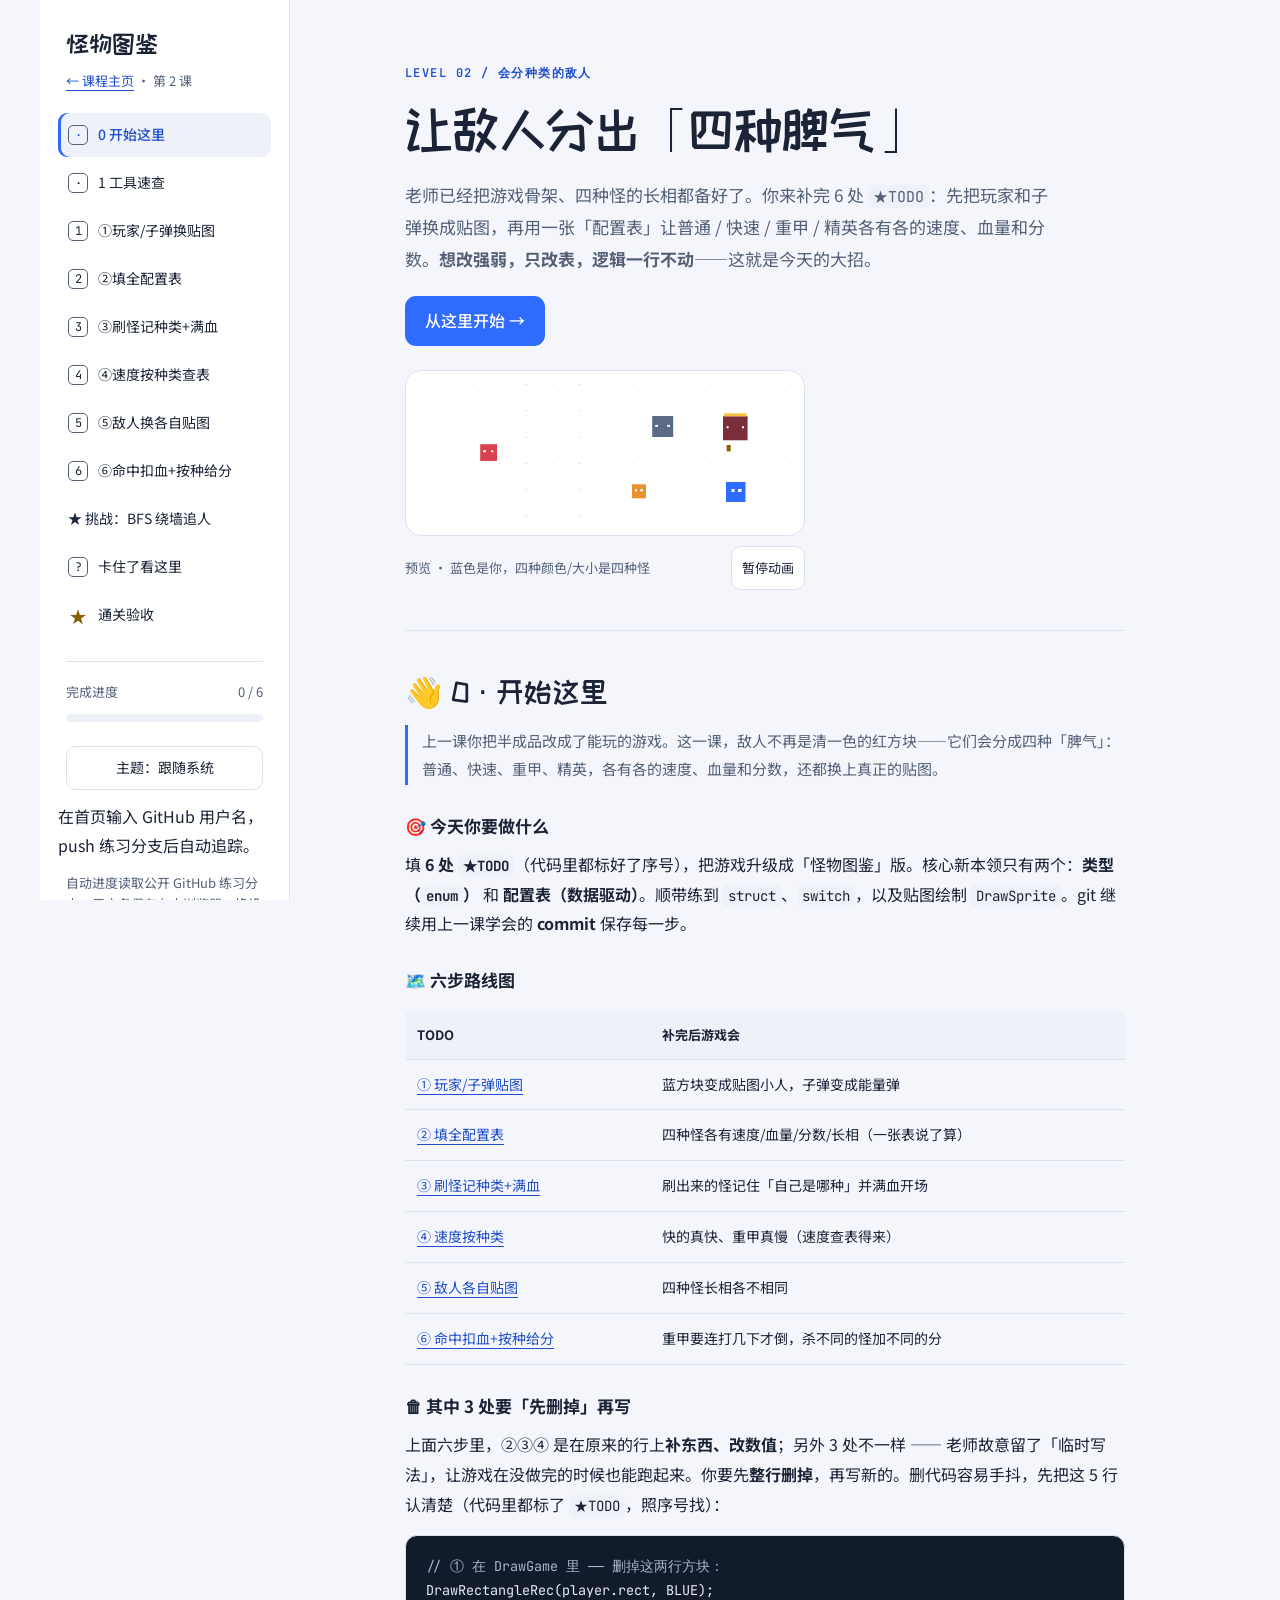
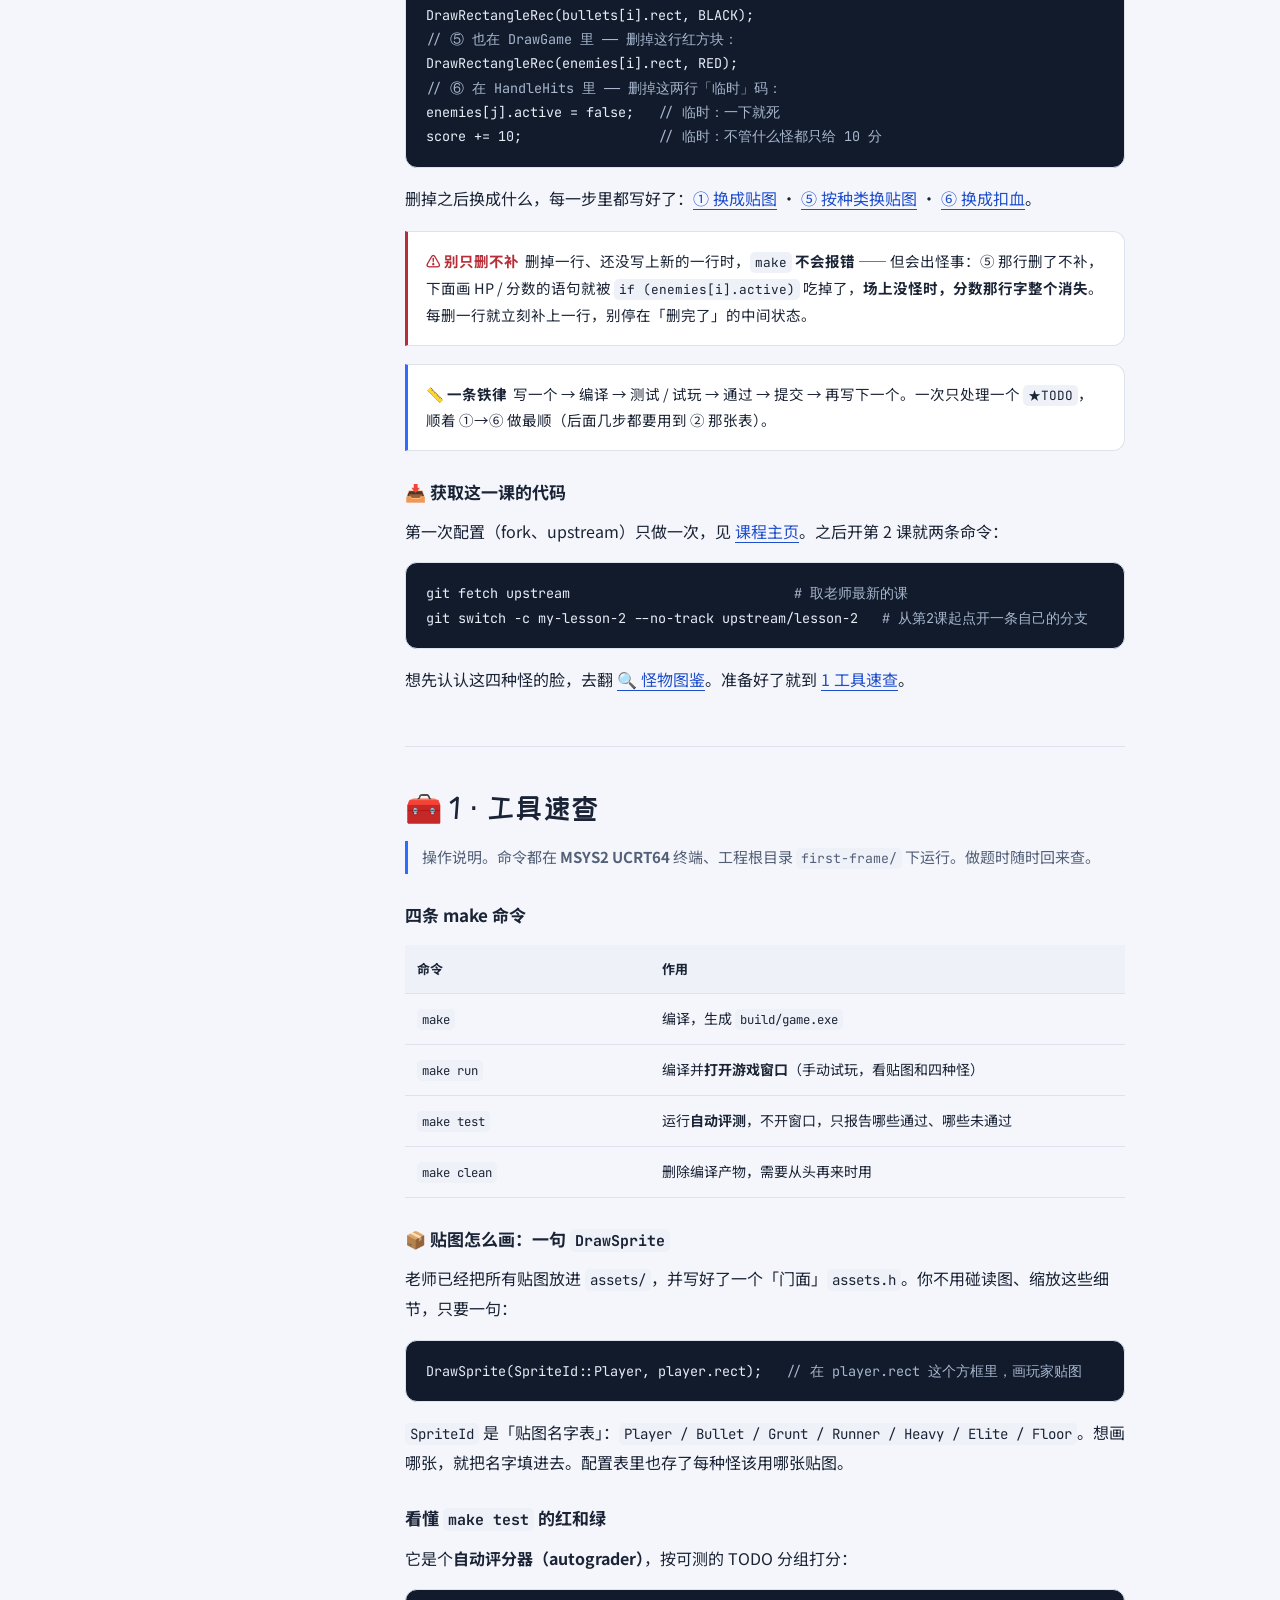
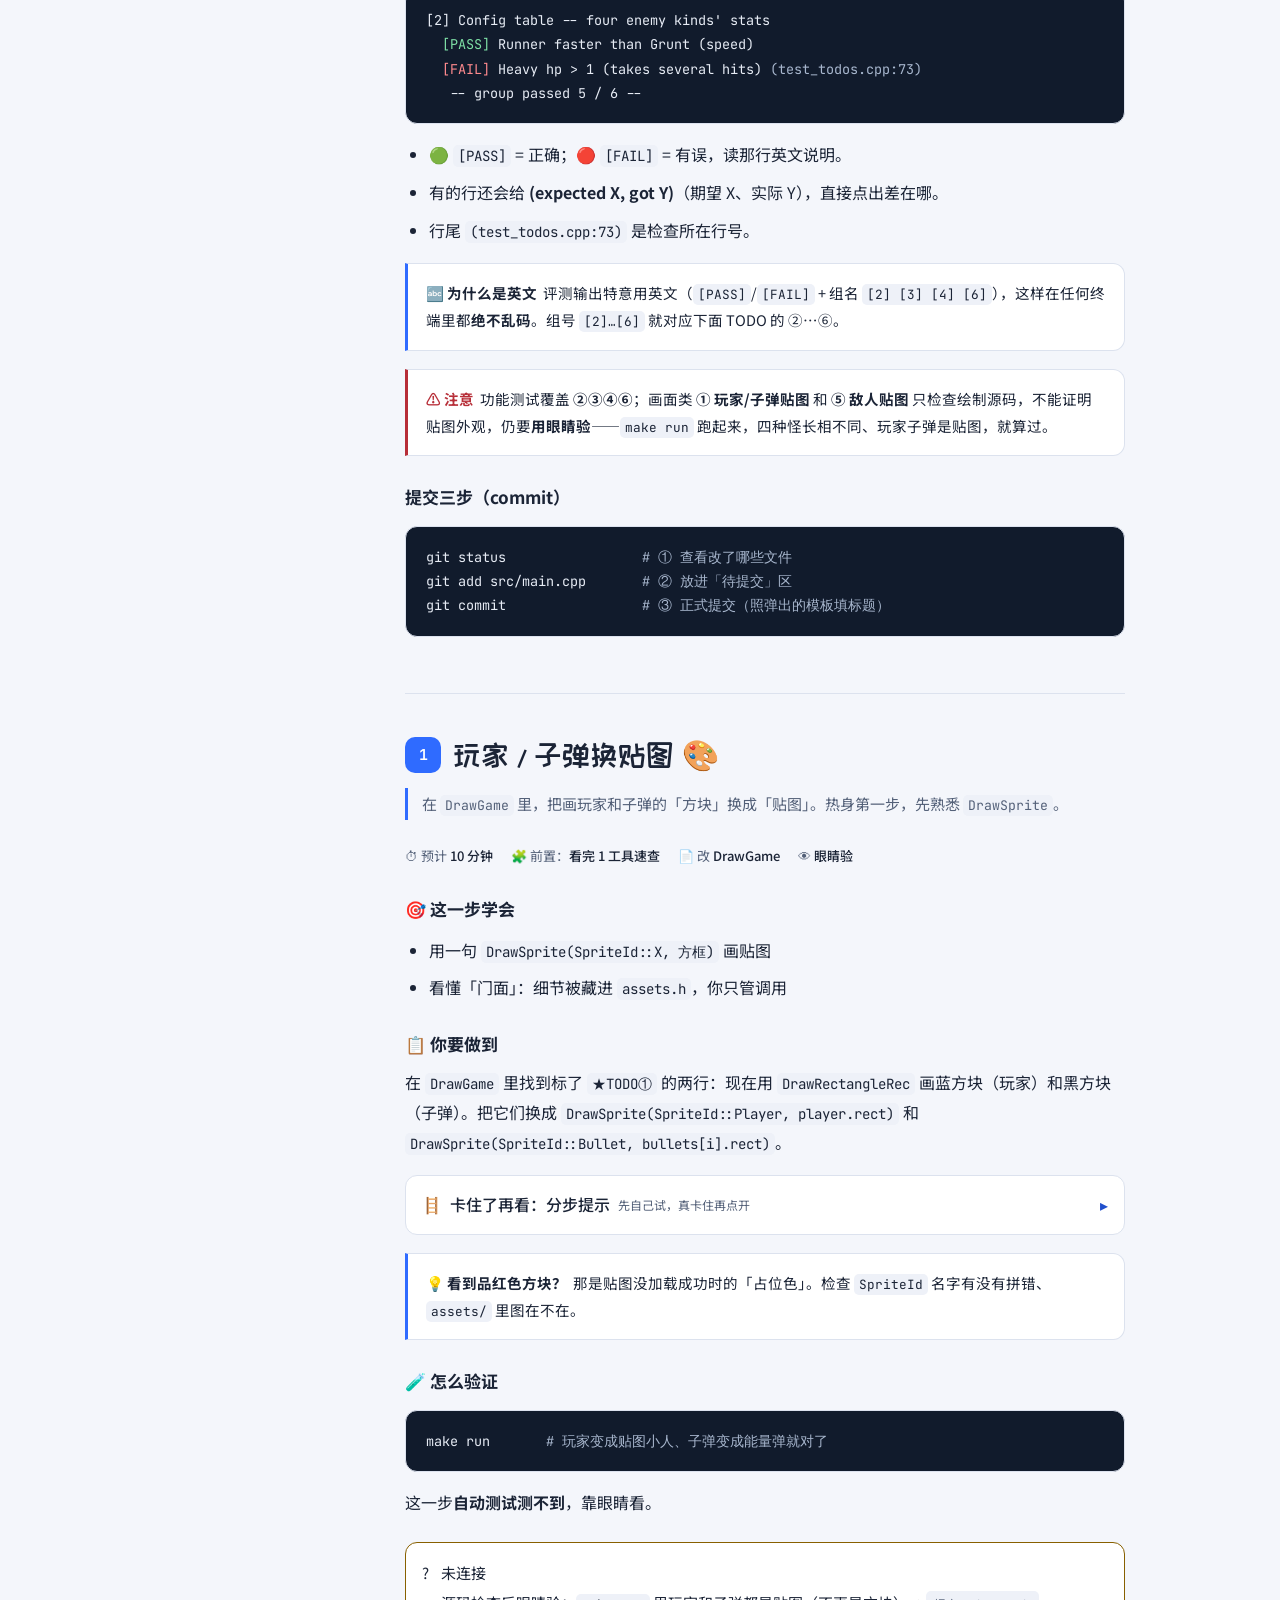
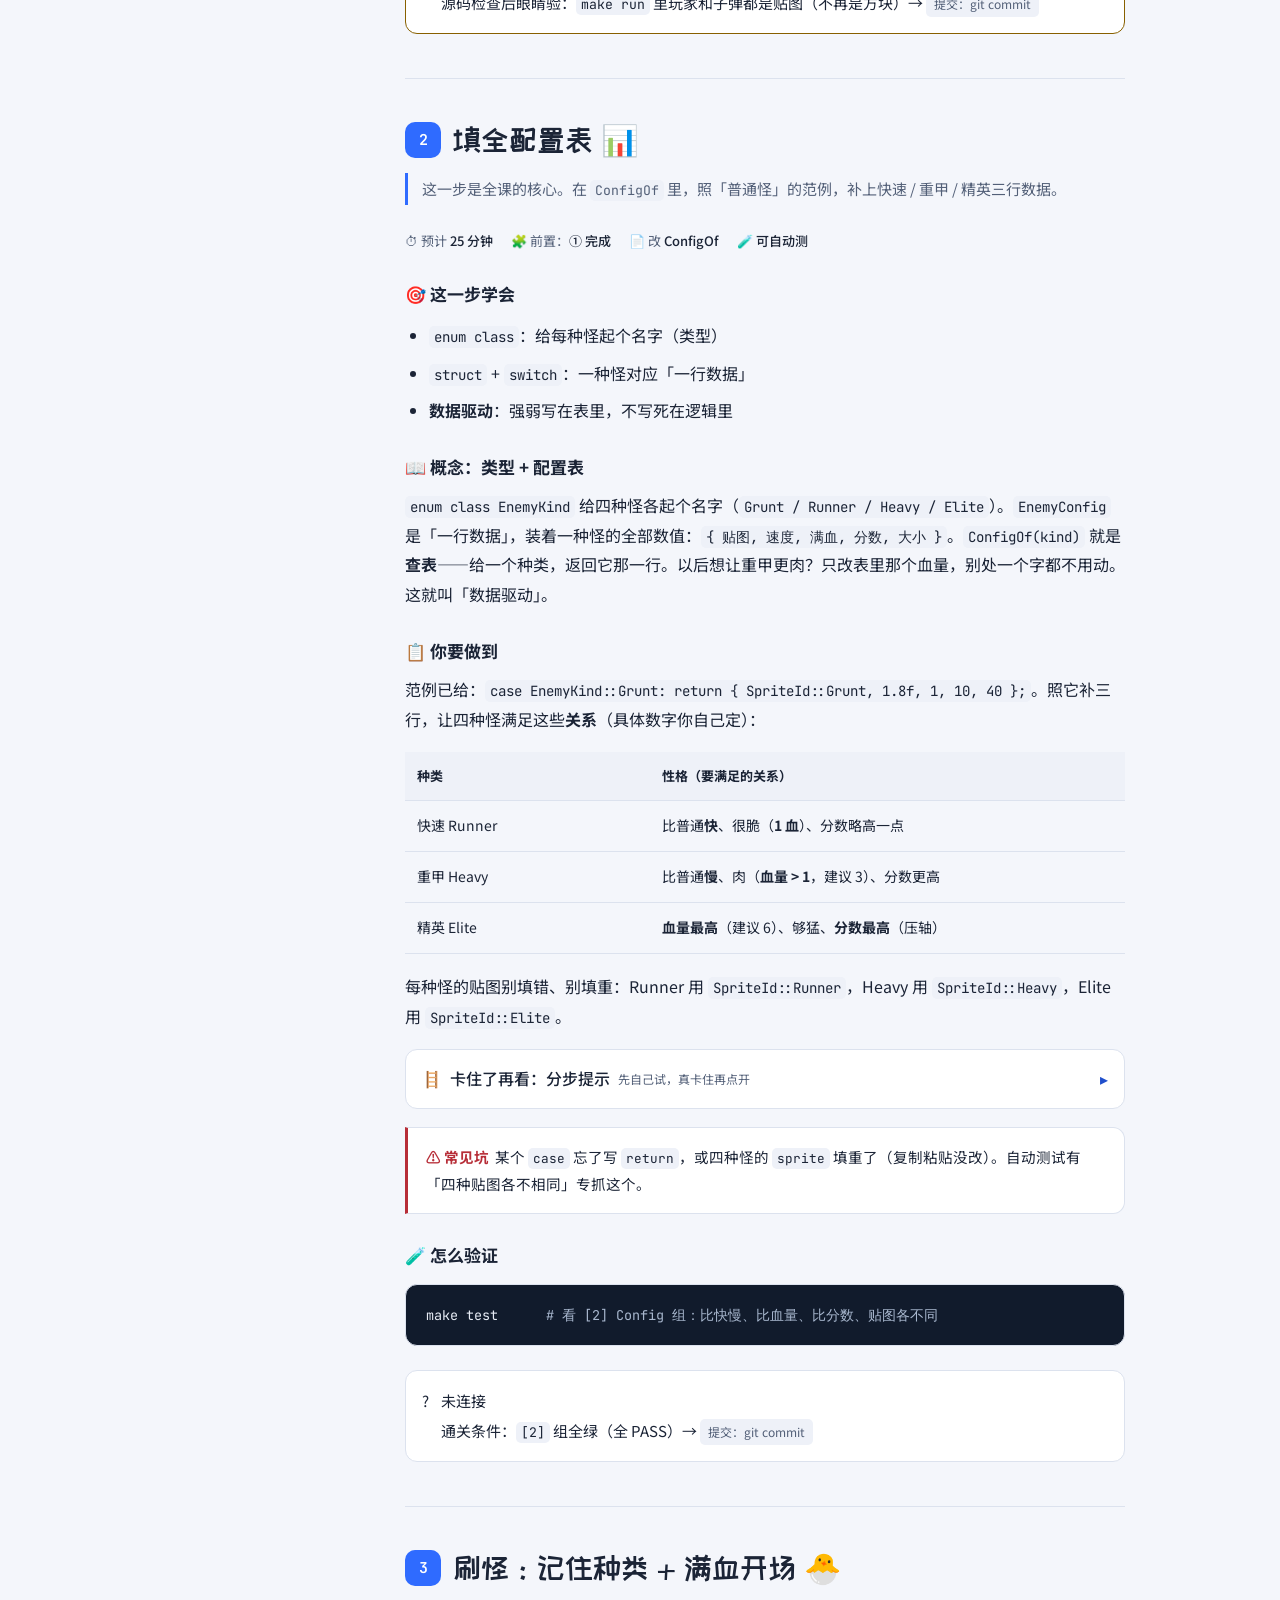
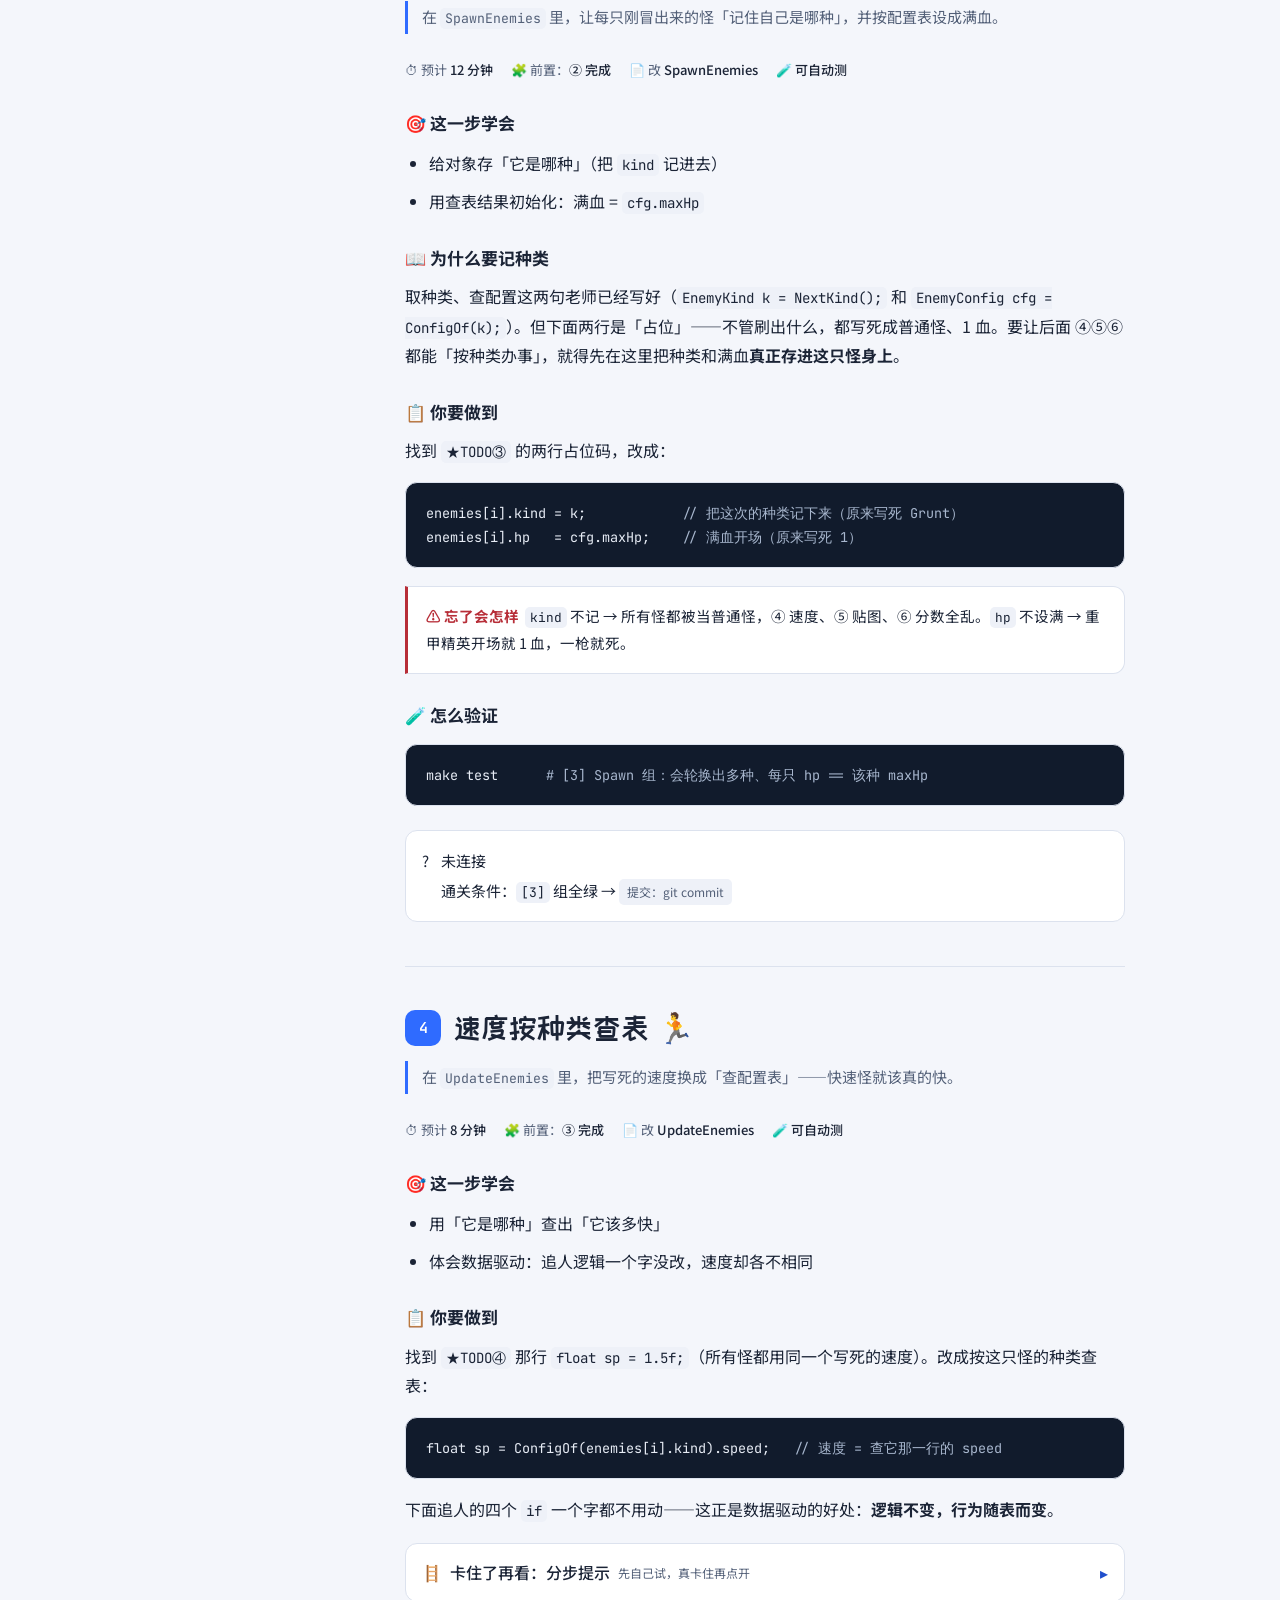
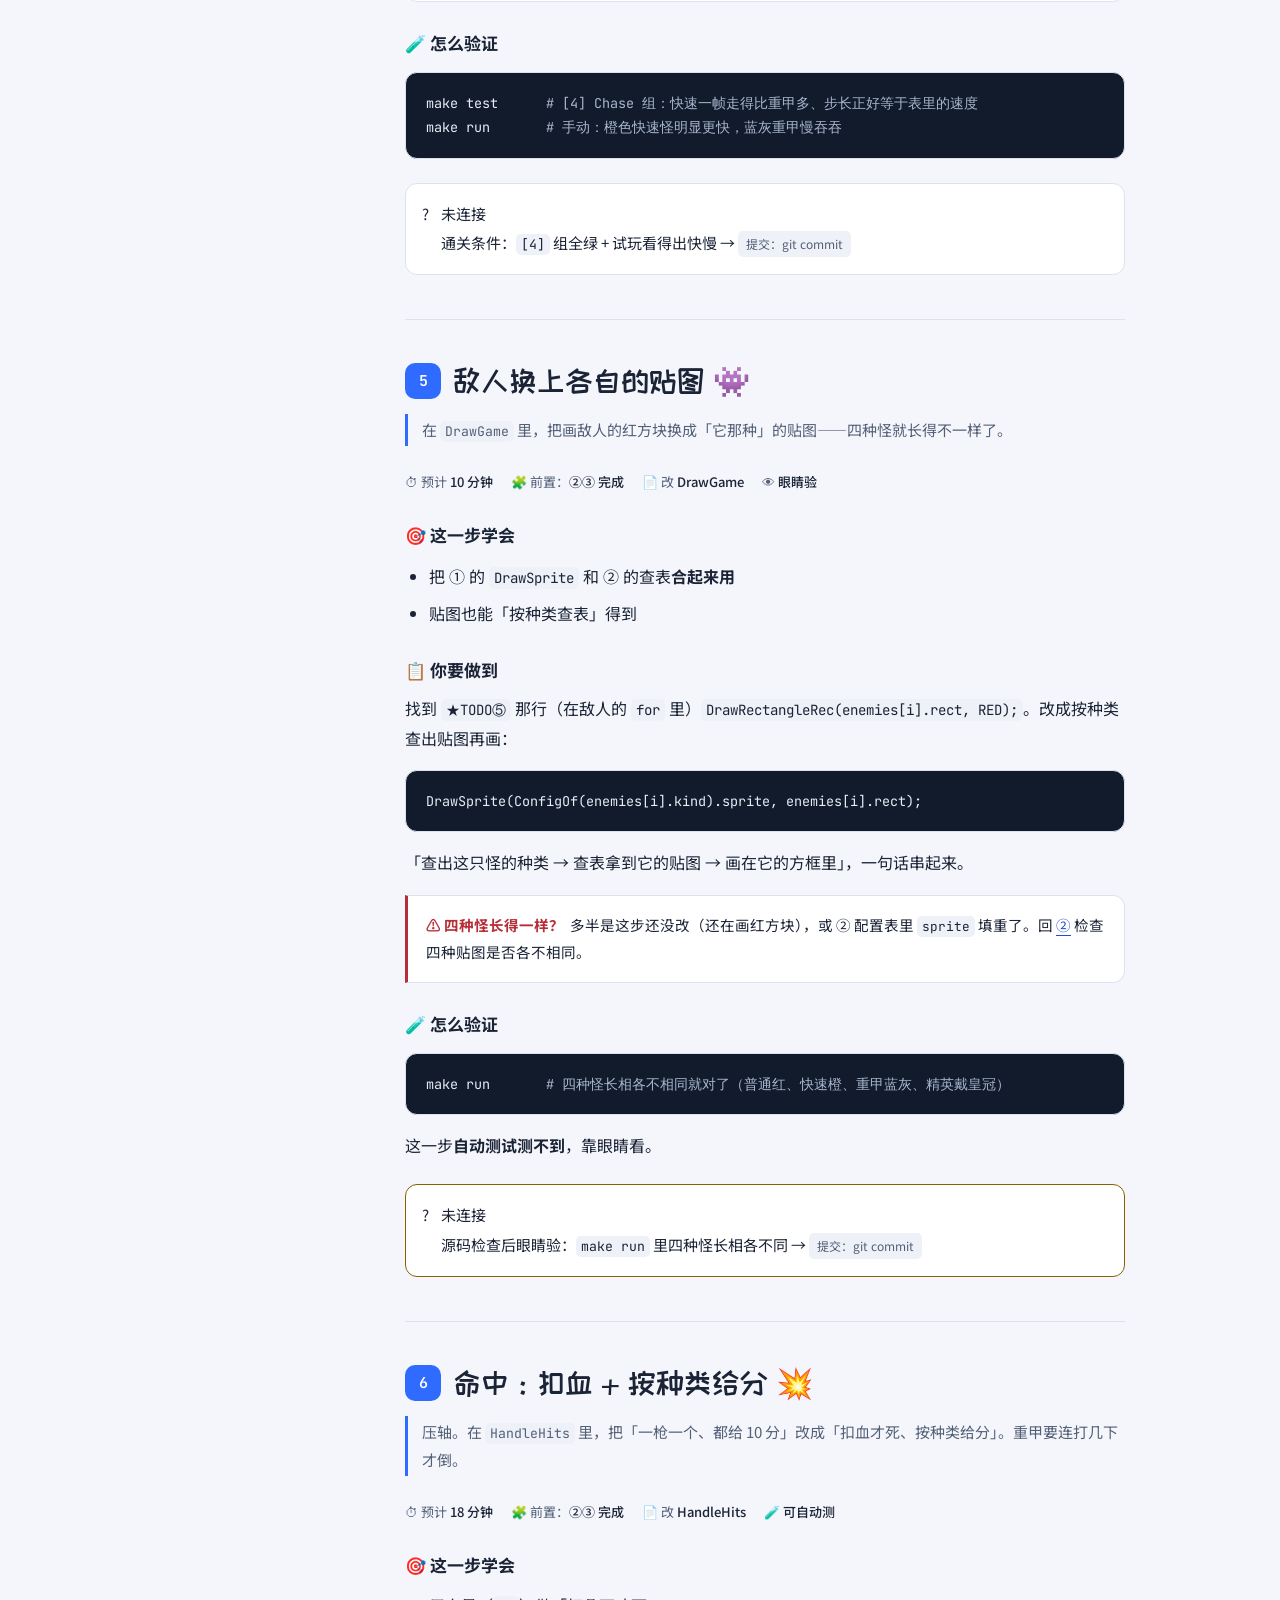
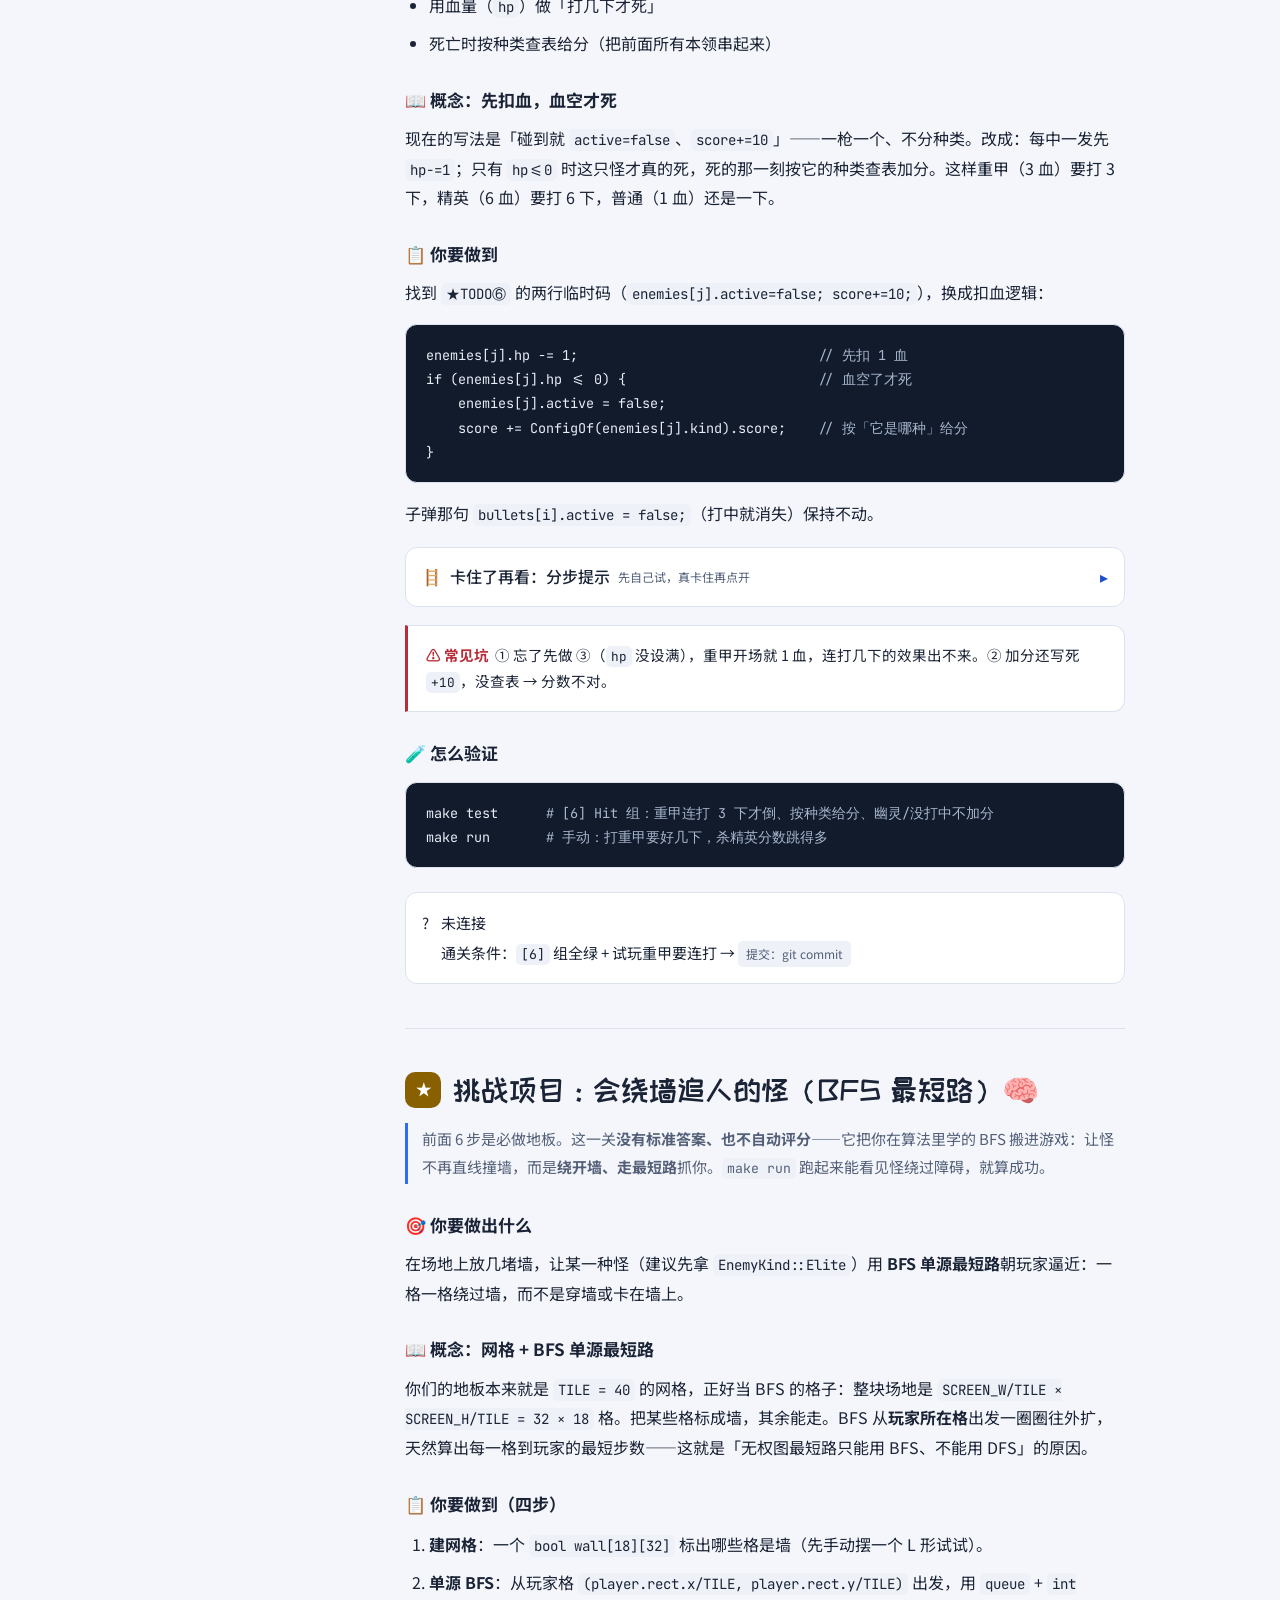
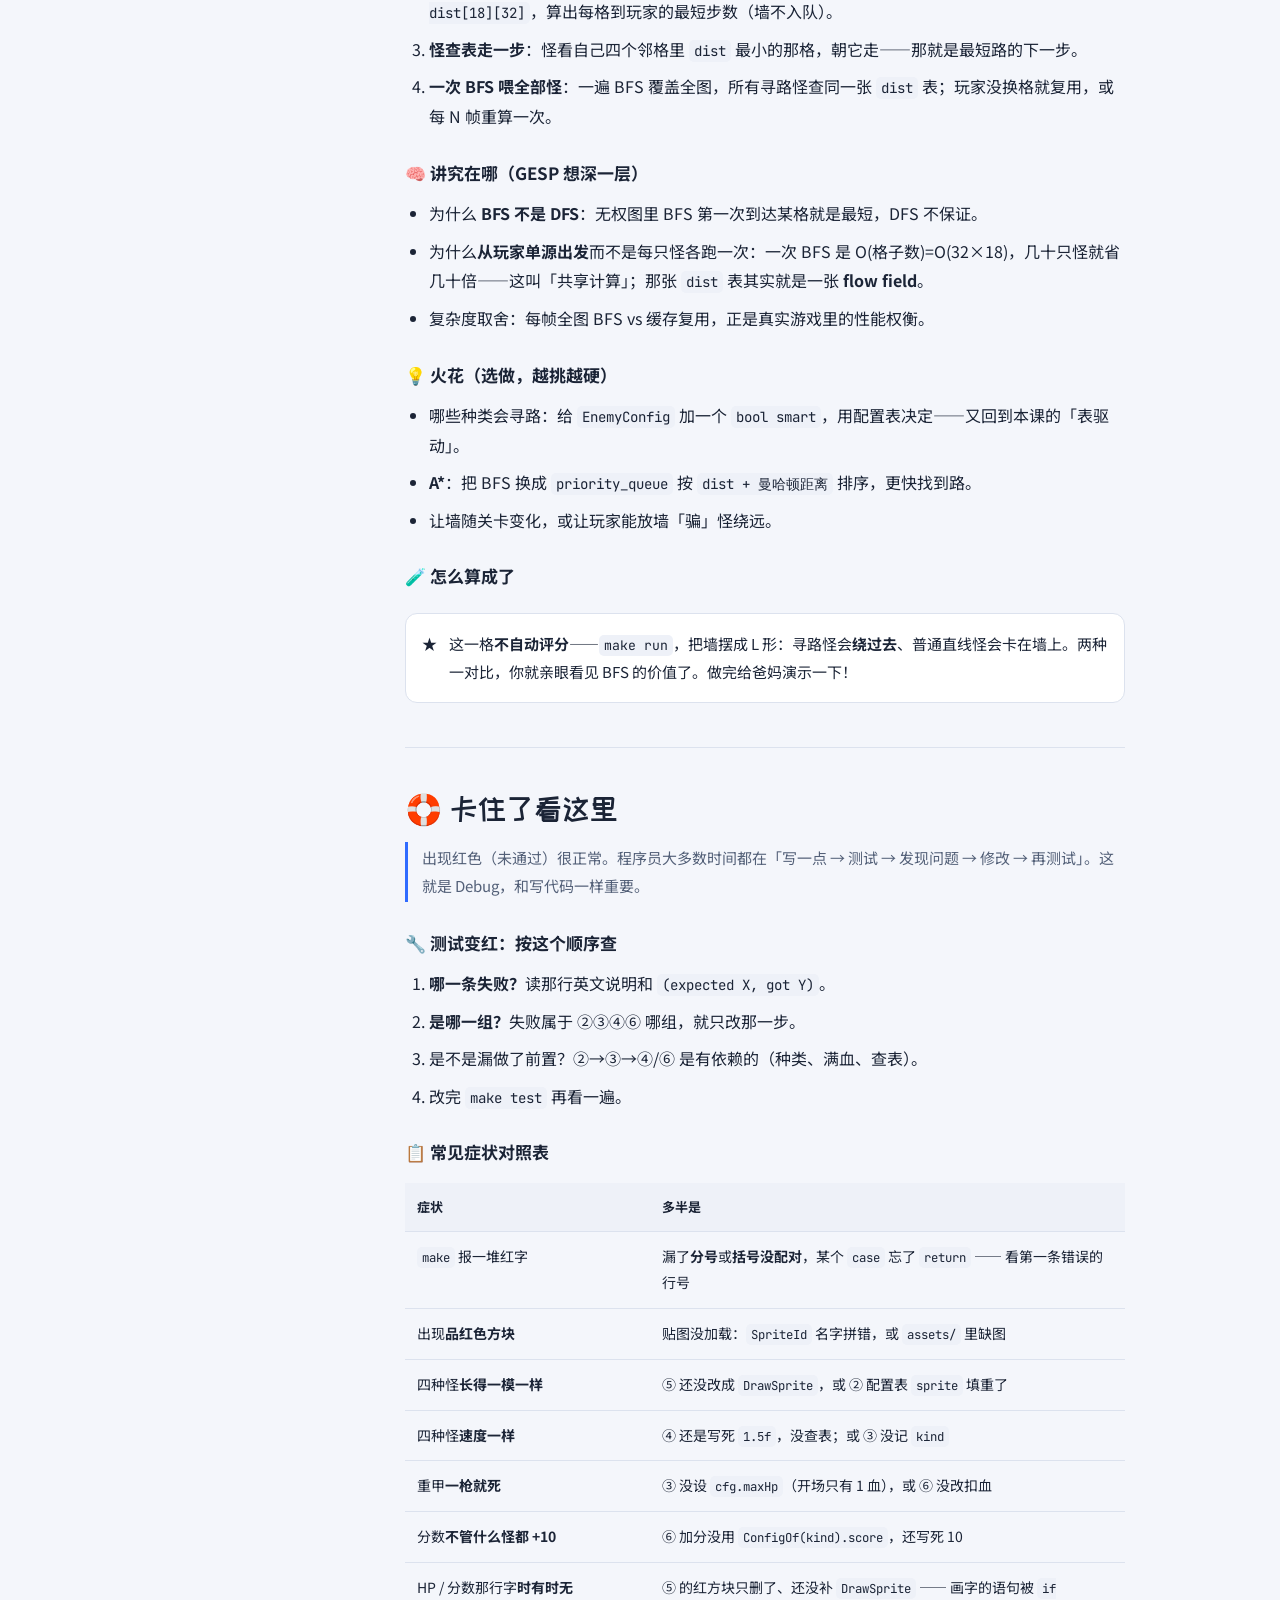
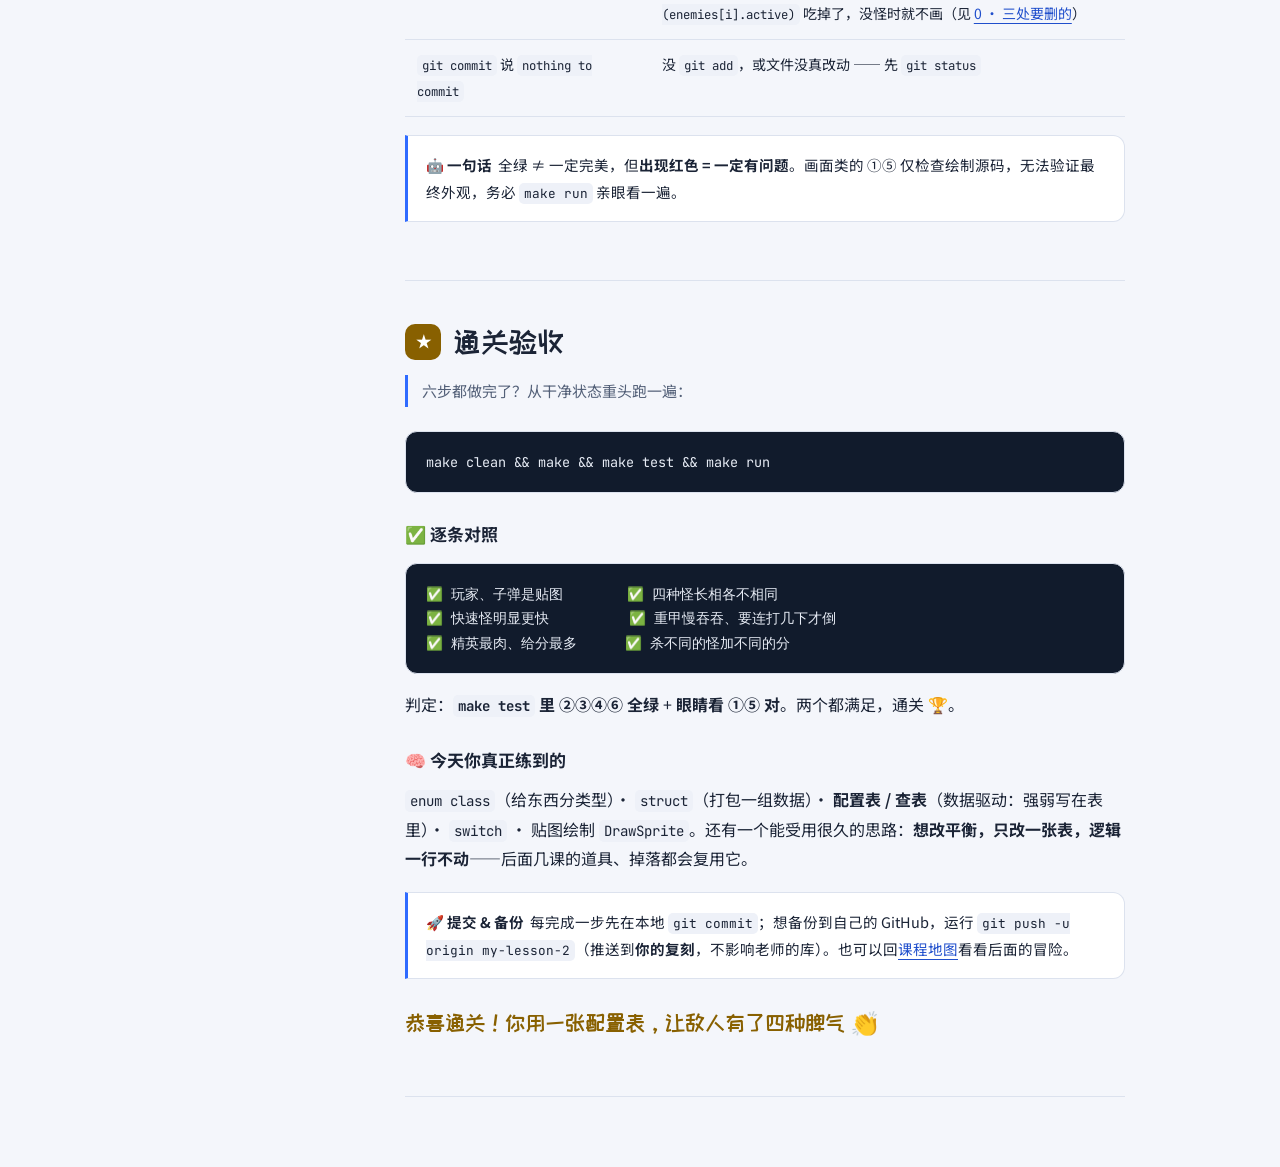
==== docs/lesson-2/index.html @ fa90d679 "docs(lesson-2): 手册新增 ★ 挑战项目——BFS 最短路绕墙追人 面向 GESP6 学有余力者的开放挑战：复用 40px 地板网格做单源 BFS， 让怪绕墙走最短路追玩家。纯手册文字、" ====
<!doctype html>
<html lang="zh-CN">
<head>
<meta charset="utf-8">
<meta name="viewport" content="width=device-width, initial-scale=1">
<meta name="description" content="第 2 课：用类型(enum)和配置表(数据驱动)，让敌人分出普通/快速/重甲/精英四种脾气，再给游戏换上真正的贴图。">
<title>怪物图鉴 · 闯关手册</title>
<link rel="preconnect" href="https://fonts.googleapis.com">
<link rel="preconnect" href="https://fonts.gstatic.com" crossorigin>
<link rel="stylesheet" href="https://fonts.googleapis.com/css2?family=ZCOOL+KuaiLe&family=Noto+Sans+SC:wght@400;500;700&family=JetBrains+Mono:wght@400;600&display=swap">

<script>
(function(){
  try{
    var saved=JSON.parse(localStorage.getItem("rogue-hb"));
    if(saved && (saved.theme==="light" || saved.theme==="dark")) document.documentElement.dataset.theme=saved.theme;
  }catch(e){/* Storage is optional; system colors remain the default. */}
})();
</script>
<style>

:root{
  color-scheme:light; --ground:#F4F6FB; --panel:#FFFFFF; --panel-2:#EEF1F8;
  --ink:#1B2436; --ink-soft:#536078; --line:#DCE2EE;
  --accent:#2F6BFF; --accent-ink:#204FCC; --red:#B72E38; --green:#187B49; --gold:#886000;
  --radius:16px; --disp:"ZCOOL KuaiLe",system-ui,sans-serif;
  --body:"Noto Sans SC",system-ui,sans-serif; --mono:"JetBrains Mono",ui-monospace,monospace;
}
@media(prefers-color-scheme:dark){:root:not([data-theme="light"]){
  color-scheme:dark; --ground:#0E1420; --panel:#161F2E; --panel-2:#1E2A3D;
  --ink:#E7ECF5; --ink-soft:#ADB9CE; --line:#35445E; --accent-ink:#9CBAFF;
  --red:#FF8A8E; --green:#78DCAA; --gold:#FFD16B;
}}
:root[data-theme="dark"]{
  color-scheme:dark; --ground:#0E1420; --panel:#161F2E; --panel-2:#1E2A3D;
  --ink:#E7ECF5; --ink-soft:#ADB9CE; --line:#35445E; --accent-ink:#9CBAFF;
  --red:#FF8A8E; --green:#78DCAA; --gold:#FFD16B;
}
*{box-sizing:border-box}
html{scroll-behavior:smooth; scroll-padding-top:24px}
body{margin:0; background:var(--ground); color:var(--ink); font:16px/1.85 var(--body); -webkit-font-smoothing:antialiased}
a{color:var(--accent-ink); text-decoration:underline; text-underline-offset:4px; text-decoration-thickness:1px}
a:hover{text-decoration-thickness:2px}
button,input,summary,a{-webkit-tap-highlight-color:transparent}
button{font:inherit; cursor:pointer}
:focus-visible{outline:3px solid var(--accent-ink); outline-offset:4px; border-radius:4px}
[hidden]{display:none!important}
.skip-link{position:fixed; top:12px; left:12px; z-index:10; padding:10px 18px; background:var(--panel); color:var(--accent-ink); border:2px solid; border-radius:10px; transform:translateY(-160%)}
.skip-link:focus{transform:translateY(0)}
.sr-only{position:absolute; width:1px; height:1px; padding:0; margin:-1px; overflow:hidden; clip-path:inset(50%); white-space:nowrap}
.themebtn,.motionbtn{min-height:44px; padding:8px 12px; border:1px solid var(--line); background:var(--panel); color:var(--ink); border-radius:10px; font-size:14px}
.themebtn:hover,.motionbtn:hover{border-color:var(--accent-ink); background:var(--panel-2)}
.eyebrow{color:var(--accent-ink); font:600 12px/1.5 var(--mono); letter-spacing:.12em; margin:0 0 16px}
.hero{padding:clamp(32px,6vw,64px) 0 40px; border-bottom:1px solid var(--line)}
.hero h1{font:400 clamp(34px,4.6vw,52px)/1.22 var(--disp); margin:0 0 18px; text-wrap:balance; letter-spacing:-.02em}
.hero p{font-size:17px; color:var(--ink-soft); margin:0 0 22px; max-width:38em}
.hero .eyebrow{font-size:12px; color:var(--accent-ink); margin-bottom:16px}
.actions{display:flex; gap:12px; flex-wrap:wrap; align-items:center}
.cta{display:inline-flex; align-items:center; justify-content:center; min-height:48px; padding:10px 20px; background:var(--accent); color:#fff; border-radius:11px; font-weight:500; text-decoration:none; transition:transform .18s ease}
.cta:hover{background:#2458DA; text-decoration:none; transform:translateY(-2px)}
.secondary{display:inline-flex; align-items:center; min-height:48px; padding:8px 4px}
.preview{margin:0; min-width:0}
#stage{display:block; width:100%; height:auto; aspect-ratio:12/5; background:var(--panel); border:1px solid var(--line); border-radius:var(--radius); image-rendering:pixelated}
.preview figcaption{display:flex; justify-content:space-between; gap:8px; align-items:center; padding-top:10px; font-size:13px; color:var(--ink-soft)}
.motionbtn{font-size:13px; padding:6px 10px; flex-shrink:0}
section{padding:40px 0; border-bottom:1px solid var(--line); scroll-margin-top:20px}
section h2{font:400 clamp(25px,3.5vw,30px)/1.4 var(--disp); margin:0 0 12px; display:flex; align-items:center; gap:12px; text-wrap:balance}
.lead{color:var(--ink-soft); border-left:3px solid var(--accent); padding:2px 0 2px 14px; margin:8px 0 24px; font-size:15px}
h3{font-size:17px; line-height:1.5; margin:28px 0 12px}
p{margin:12px 0}
ul,ol{padding-left:24px; margin:14px 0} li{margin:8px 0}
code{font-family:var(--mono); font-size:.88em; overflow-wrap:anywhere; background:var(--panel-2); padding:2px 5px; border-radius:5px}
pre{background:#111B2C; color:#E7ECF5; padding:18px 20px; border:1px solid var(--line); border-radius:12px; overflow-x:auto; font:13.5px/1.8 var(--mono); margin:16px 0; tab-size:2}
pre .d{color:#A8B7CE} pre .g{color:#7EE0A6} pre .r{color:#FF8A8E}
.callout{padding:16px 18px; margin:18px 0; font-size:14.5px; border:1px solid var(--line); border-left:3px solid var(--accent); border-radius:0 12px 12px 0; background:var(--panel); overflow-wrap:anywhere}
.callout .k{font-weight:700; margin-right:6px}
.callout.warn{border-left-color:var(--red)} .warn .k{color:var(--red)}
.storage-note{font-size:13px; color:var(--ink-soft); margin:12px 0}
@media(max-width:540px){
  body{font-size:15px} .hero p{font-size:16px} section{padding:32px 0}
  pre{padding:14px; font-size:13px} .callout{padding:14px} .lead{font-size:15px}
}
@media(prefers-reduced-motion:reduce){
  html{scroll-behavior:auto} *,*::before,*::after{animation:none!important; transition:none!important}
  .cta:hover{transform:none}
}

.wrap{display:grid; grid-template-columns:250px minmax(0,1fr); max-width:1200px; margin:0 auto}
.side{position:sticky; top:0; align-self:start; height:100vh; height:100dvh; overflow-y:auto; padding:28px 18px; border-right:1px solid var(--line); background:var(--panel)}
.side-title{font:400 25px/1.3 var(--disp); margin:0 8px 8px}
.side .tag{font-size:13px; color:var(--ink-soft); margin:0 8px 20px}
.nav{list-style:none; margin:0; padding:0; display:flex; flex-direction:column; gap:4px}
.nav li{margin:0}
.nav a{display:flex; align-items:center; gap:10px; min-height:44px; padding:8px 10px; border-radius:9px; color:var(--ink); font-size:14px; text-decoration:none}
.nav a:hover{background:var(--panel-2)}
.nav a.active{background:var(--panel-2); color:var(--accent-ink); box-shadow:inset 3px 0 var(--accent); font-weight:500}
.dot{width:20px; height:20px; flex:0 0 20px; border-radius:5px; border:1px solid var(--ink-soft); display:grid; place-items:center; font:12px var(--mono)}
.dot.star{border:0; color:var(--gold); font-size:18px}
.prog{margin:24px 8px 12px; padding-top:18px; border-top:1px solid var(--line)}
.prog .lbl{font-size:13px; color:var(--ink-soft); display:flex; justify-content:space-between; margin-bottom:10px}
.prog .bar{height:8px; border-radius:99px; background:var(--panel-2); overflow:hidden}
.prog .fill{height:100%; width:100%; transform:scaleX(0); transform-origin:left; background:var(--accent); transition:transform .2s ease}
.side .themebtn{margin:12px 8px 0; width:calc(100% - 16px)}
.side .storage-note{margin:12px 8px; line-height:1.6}
.main{min-width:0; padding:0 clamp(20px,4vw,56px) 100px}
.col{max-width:720px; margin:0 auto}
.hero .preview{max-width:400px; margin:24px 0 0}
.lvnum{font:600 15px var(--mono); color:#fff; background:var(--accent); width:36px; height:36px; flex:0 0 36px; border-radius:10px; display:grid; place-items:center}
.lvnum.star{background:var(--gold)}
.meta{display:flex; flex-wrap:wrap; gap:6px 18px; font-size:13px; color:var(--ink-soft); margin:0 0 24px} .meta b{color:var(--ink); font-weight:500}
table{width:100%; border-collapse:collapse; margin:18px 0; font-size:14px; table-layout:fixed; overflow-wrap:anywhere}
th,td{text-align:left; padding:12px; border-bottom:1px solid var(--line); vertical-align:top} th{background:var(--panel-2); color:var(--ink); font-size:13px}
th:first-child{width:34%}
details{border:1px solid var(--line); border-radius:12px; margin:18px 0; background:var(--panel)}
details>summary{cursor:pointer; list-style:none; min-height:48px; padding:14px 16px; font-weight:500; display:flex; align-items:center; gap:8px; flex-wrap:wrap; border-radius:12px}
details>summary::-webkit-details-marker{display:none}
details>summary:hover{background:var(--panel-2)}
details>summary .chev{color:var(--accent-ink); transition:transform .2s; margin-left:auto}
details[open]>summary .chev{transform:rotate(90deg)}
details>summary .hint{font-size:12px; color:var(--ink-soft); font-weight:400}
.dbody{padding:0 16px 14px}
.check{display:flex; align-items:flex-start; gap:12px; margin:24px 0 4px; padding:16px; border:1px solid var(--line); border-radius:12px; background:var(--panel); font-size:15px}
.check.eye{border-color:var(--gold)}
.check .badge{display:inline-block; font-size:12px; padding:2px 8px; border-radius:5px; background:var(--panel-2); color:var(--ink-soft); margin-top:4px}
.back-nav{display:none}
@media(max-width:820px){
  .wrap{grid-template-columns:1fr}
  .side{position:static; height:auto; padding:22px 20px; border-right:0; border-bottom:1px solid var(--line)}
  .side .nav{display:grid; grid-template-columns:repeat(2,minmax(0,1fr)); gap:4px 8px}
  .side .tag{margin-bottom:14px} .prog{margin-top:18px} .side .themebtn{width:auto; min-width:160px}
  .main{padding-bottom:100px} .hero{padding-top:32px}
  .back-nav{display:block; position:fixed; bottom:calc(16px + env(safe-area-inset-bottom)); right:18px; z-index:2; min-height:44px; padding:8px 16px; background:var(--panel); border:1px solid var(--line); border-radius:99px; box-shadow:0 4px 18px #0002; text-decoration:none; font-size:14px}
}
@media(max-width:380px){.side{padding:18px 12px} .nav a{font-size:13px; padding:8px 6px; gap:6px} th,td{padding:10px 8px}}
</style>
<link rel="stylesheet" href="../todo-progress.css">
</head>
<body data-lesson="2">
<a class="skip-link" href="#content">跳到正文</a>
<div class="wrap">
<aside class="side" id="course-nav" aria-label="课程目录与进度" tabindex="-1">
  <p class="side-title">怪物图鉴</p>
  <div class="tag"><a href="../">← 课程主页</a> · 第 2 课</div>
  <nav aria-label="第 2 课分段导航"><ul class="nav">
    <li><a href="#start"><span class="dot">·</span>0 开始这里</a></li>
    <li><a href="#tools"><span class="dot">·</span>1 工具速查</a></li>
    <li><a href="#t1" data-lv="1"><span class="dot" data-todo="2-1" data-lv="1">1</span>①玩家/子弹换贴图</a></li>
    <li><a href="#t2" data-lv="2"><span class="dot" data-todo="2-2" data-lv="2">2</span>②填全配置表</a></li>
    <li><a href="#t3" data-lv="3"><span class="dot" data-todo="2-3" data-lv="3">3</span>③刷怪记种类+满血</a></li>
    <li><a href="#t4" data-lv="4"><span class="dot" data-todo="2-4" data-lv="4">4</span>④速度按种类查表</a></li>
    <li><a href="#t5" data-lv="5"><span class="dot" data-todo="2-5" data-lv="5">5</span>⑤敌人换各自贴图</a></li>
    <li><a href="#t6" data-lv="6"><span class="dot" data-todo="2-6" data-lv="6">6</span>⑥命中扣血+按种给分</a></li>
    <li><a href="#challenge">★ 挑战：BFS 绕墙追人</a></li>
    <li><a href="#stuck"><span class="dot">?</span>卡住了看这里</a></li>
    <li><a href="#finish"><span class="dot star">★</span>通关验收</a></li>
  </ul></nav>
  <div class="prog">
    <div class="lbl"><span>完成进度</span><span id="pcount" aria-live="polite">0 / 6</span></div>
    <div class="bar" role="progressbar" aria-label="已完成 TODO" aria-valuemin="0" aria-valuemax="6" aria-valuenow="0"><div class="fill" id="pfill"></div></div>
  </div>
  <button class="themebtn" id="theme" type="button">主题：跟随系统</button>
<p class="todo-feedback" id="todo-feedback" role="status" aria-live="polite">在首页输入 GitHub 用户名，push 练习分支后自动追踪。</p>
<p class="storage-note" id="storage-note" role="status">自动进度读取公开 GitHub 练习分支；用户名保存在本浏览器，换设备需重新输入。</p>
</aside>

<main class="main" id="content" tabindex="-1"><div class="col">

<header class="hero">
  <p class="eyebrow">LEVEL 02 / 会分种类的敌人</p>
  <h1>让敌人分出「四种脾气」</h1>
  <p>老师已经把游戏骨架、四种怪的长相都备好了。你来补完 6 处 <code>★TODO</code>：先把玩家和子弹换成贴图，再用一张「配置表」让普通 / 快速 / 重甲 / 精英各有各的速度、血量和分数。<b>想改强弱，只改表，逻辑一行不动</b>——这就是今天的大招。</p>
  <a class="cta" href="#start">从这里开始 →</a>
<figure class="preview">
  <canvas id="stage" width="720" height="300" aria-hidden="true"></canvas>
  <figcaption><span>预览 · 蓝色是你，四种颜色/大小是四种怪</span><button class="motionbtn" id="motion" type="button" hidden>暂停动画</button></figcaption>
</figure>
</header>
<section id="start">
  <h2>👋 0 · 开始这里</h2>
  <p class="lead">上一课你把半成品改成了能玩的游戏。这一课，敌人不再是清一色的红方块——它们会分成四种「脾气」：普通、快速、重甲、精英，各有各的速度、血量和分数，还都换上真正的贴图。</p>

  <h3>🎯 今天你要做什么</h3>
  <p>填 <b>6 处 <code>★TODO</code></b>（代码里都标好了序号），把游戏升级成「怪物图鉴」版。核心新本领只有两个：<b>类型（<code>enum</code>）</b> 和 <b>配置表（数据驱动）</b>。顺带练到 <code>struct</code>、<code>switch</code>，以及贴图绘制 <code>DrawSprite</code>。git 继续用上一课学会的 <b>commit</b> 保存每一步。</p>

  <h3>🗺️ 六步路线图</h3>
  <table>
    <tr><th scope="col">TODO</th><th scope="col">补完后游戏会</th></tr>
    <tr><td><a href="#t1">① 玩家/子弹贴图</a></td><td>蓝方块变成贴图小人，子弹变成能量弹</td></tr>
    <tr><td><a href="#t2">② 填全配置表</a></td><td>四种怪各有速度/血量/分数/长相（一张表说了算）</td></tr>
    <tr><td><a href="#t3">③ 刷怪记种类+满血</a></td><td>刷出来的怪记住「自己是哪种」并满血开场</td></tr>
    <tr><td><a href="#t4">④ 速度按种类</a></td><td>快的真快、重甲真慢（速度查表得来）</td></tr>
    <tr><td><a href="#t5">⑤ 敌人各自贴图</a></td><td>四种怪长相各不相同</td></tr>
    <tr><td><a href="#t6">⑥ 命中扣血+按种给分</a></td><td>重甲要连打几下才倒，杀不同的怪加不同的分</td></tr>
  </table>

  <h3 id="del3">🗑 其中 3 处要「先删掉」再写</h3>
  <p>上面六步里，②③④ 是在原来的行上<b>补东西、改数值</b>；另外 3 处不一样 —— 老师故意留了「临时写法」，让游戏在没做完的时候也能跑起来。你要先<b>整行删掉</b>，再写新的。删代码容易手抖，先把这 5 行认清楚（代码里都标了 <code>★TODO</code>，照序号找）：</p>
  <pre tabindex="0" role="region" aria-label="命令或代码示例，可横向滚动"><span class="d">// ① 在 DrawGame 里 —— 删掉这两行方块：</span>
DrawRectangleRec(player.rect, BLUE);
DrawRectangleRec(bullets[i].rect, BLACK);
<span class="d">// ⑤ 也在 DrawGame 里 —— 删掉这行红方块：</span>
DrawRectangleRec(enemies[i].rect, RED);
<span class="d">// ⑥ 在 HandleHits 里 —— 删掉这两行「临时」码：</span>
enemies[j].active = false;   <span class="d">// 临时：一下就死</span>
score += 10;                 <span class="d">// 临时：不管什么怪都只给 10 分</span></pre>
  <p>删掉之后换成什么，每一步里都写好了：<a href="#t1">① 换成贴图</a> · <a href="#t5">⑤ 按种类换贴图</a> · <a href="#t6">⑥ 换成扣血</a>。</p>
  <div class="callout warn"><span class="k">⚠️ 别只删不补</span>删掉一行、还没写上新的一行时，<code>make</code> <b>不会报错</b> —— 但会出怪事：⑤ 那行删了不补，下面画 HP / 分数的语句就被 <code>if (enemies[i].active)</code> 吃掉了，<b>场上没怪时，分数那行字整个消失</b>。每删一行就立刻补上一行，别停在「删完了」的中间状态。</div>

  <div class="callout tip"><span class="k">📏 一条铁律</span>写一个 → 编译 → 测试 / 试玩 → 通过 → 提交 → 再写下一个。一次只处理一个 <code>★TODO</code>，顺着 ①→⑥ 做最顺（后面几步都要用到 ② 那张表）。</div>

  <h3>📥 获取这一课的代码</h3>
  <p>第一次配置（fork、upstream）只做一次，见 <a href="../#setup">课程主页</a>。之后开第 2 课就两条命令：</p>
  <pre tabindex="0" role="region" aria-label="命令或代码示例，可横向滚动">git fetch upstream                            <span class="d"># 取老师最新的课</span>
git switch -c my-lesson-2 --no-track upstream/lesson-2   <span class="d"># 从第2课起点开一条自己的分支</span></pre>
  <p>想先认认这四种怪的脸，去翻 <a href="../bestiary/">🔍 怪物图鉴</a>。准备好了就到 <a href="#tools">1 工具速查</a>。</p>
</section>

<section id="tools">
  <h2>🧰 1 · 工具速查</h2>
  <p class="lead">操作说明。命令都在 <b>MSYS2 UCRT64</b> 终端、工程根目录 <code>first-frame/</code> 下运行。做题时随时回来查。</p>

  <h3>四条 make 命令</h3>
  <table>
    <tr><th scope="col">命令</th><th scope="col">作用</th></tr>
    <tr><td><code>make</code></td><td>编译，生成 <code>build/game.exe</code></td></tr>
    <tr><td><code>make run</code></td><td>编译并<b>打开游戏窗口</b>（手动试玩，看贴图和四种怪）</td></tr>
    <tr><td><code>make test</code></td><td>运行<b>自动评测</b>，不开窗口，只报告哪些通过、哪些未通过</td></tr>
    <tr><td><code>make clean</code></td><td>删除编译产物，需要从头再来时用</td></tr>
  </table>

  <h3>📦 贴图怎么画：一句 <code>DrawSprite</code></h3>
  <p>老师已经把所有贴图放进 <code>assets/</code>，并写好了一个「门面」<code>assets.h</code>。你不用碰读图、缩放这些细节，只要一句：</p>
  <pre tabindex="0" role="region" aria-label="命令或代码示例，可横向滚动">DrawSprite(SpriteId::Player, player.rect);   <span class="d">// 在 player.rect 这个方框里，画玩家贴图</span></pre>
  <p><code>SpriteId</code> 是「贴图名字表」：<code>Player / Bullet / Grunt / Runner / Heavy / Elite / Floor</code>。想画哪张，就把名字填进去。配置表里也存了每种怪该用哪张贴图。</p>

  <h3>看懂 <code>make test</code> 的红和绿</h3>
  <p>它是个<b>自动评分器（autograder）</b>，按可测的 TODO 分组打分：</p>
  <pre tabindex="0" role="region" aria-label="命令或代码示例，可横向滚动">[2] Config table -- four enemy kinds' stats
  <span class="g">[PASS]</span> Runner faster than Grunt (speed)
  <span class="r">[FAIL]</span> Heavy hp &gt; 1 (takes several hits) <span class="d">(test_todos.cpp:73)</span>
   -- group passed 5 / 6 --</pre>
  <ul>
    <li>🟢 <code>[PASS]</code> = 正确；🔴 <code>[FAIL]</code> = 有误，读那行英文说明。</li>
    <li>有的行还会给 <b>(expected X, got Y)</b>（期望 X、实际 Y），直接点出差在哪。</li>
    <li>行尾 <code>(test_todos.cpp:73)</code> 是检查所在行号。</li>
  </ul>
  <div class="callout tip"><span class="k">🔤 为什么是英文</span>评测输出特意用英文（<code>[PASS]</code>/<code>[FAIL]</code> + 组名 <code>[2] [3] [4] [6]</code>），这样在任何终端里都<b>绝不乱码</b>。组号 <code>[2]…[6]</code> 就对应下面 TODO 的 ②…⑥。</div>
  <div class="callout warn"><span class="k">⚠️ 注意</span>功能测试覆盖 <b>②③④⑥</b>；画面类 <b>① 玩家/子弹贴图</b> 和 <b>⑤ 敌人贴图</b> 只检查绘制源码，不能证明贴图外观，仍要<b>用眼睛验</b>——<code>make run</code> 跑起来，四种怪长相不同、玩家子弹是贴图，就算过。</div>

  <h3>提交三步（commit）</h3>
  <pre tabindex="0" role="region" aria-label="命令或代码示例，可横向滚动">git status                 <span class="d"># ① 查看改了哪些文件</span>
git add src/main.cpp       <span class="d"># ② 放进「待提交」区</span>
git commit                 <span class="d"># ③ 正式提交（照弹出的模板填标题）</span></pre>
</section>
<section id="t1">
  <h2><span class="lvnum">1</span>玩家 / 子弹换贴图 🎨</h2>
  <p class="lead">在 <code>DrawGame</code> 里，把画玩家和子弹的「方块」换成「贴图」。热身第一步，先熟悉 <code>DrawSprite</code>。</p>
  <div class="meta"><span>⏱ 预计 <b>10 分钟</b></span><span>🧩 前置：<b>看完 1 工具速查</b></span><span>📄 改 <b>DrawGame</b></span><span>👁 <b>眼睛验</b></span></div>

  <h3>🎯 这一步学会</h3>
  <ul><li>用一句 <code>DrawSprite(SpriteId::X, 方框)</code> 画贴图</li><li>看懂「门面」：细节被藏进 <code>assets.h</code>，你只管调用</li></ul>

  <h3>📋 你要做到</h3>
  <p>在 <code>DrawGame</code> 里找到标了 <code>★TODO①</code> 的两行：现在用 <code>DrawRectangleRec</code> 画蓝方块（玩家）和黑方块（子弹）。把它们换成 <code>DrawSprite(SpriteId::Player, player.rect)</code> 和 <code>DrawSprite(SpriteId::Bullet, bullets[i].rect)</code>。</p>

  <details>
    <summary>🪜 <span>卡住了再看：分步提示</span><span class="hint">先自己试，真卡住再点开</span><span class="chev">▸</span></summary>
    <div class="dbody"><ol>
      <li>玩家那行：<code>DrawRectangleRec(player.rect, BLUE);</code> → <code>DrawSprite(SpriteId::Player, player.rect);</code></li>
      <li>子弹那行（在 <code>for</code> 里）：把 <code>DrawRectangleRec(bullets[i].rect, BLACK);</code> 换成 <code>DrawSprite(SpriteId::Bullet, bullets[i].rect);</code></li>
      <li>方框（<code>rect</code>）不用改——贴图会自动铺满这个方框。</li>
    </ol></div>
  </details>

  <div class="callout tip"><span class="k">💡 看到品红色方块？</span>那是贴图没加载成功时的「占位色」。检查 <code>SpriteId</code> 名字有没有拼错、<code>assets/</code> 里图在不在。</div>

  <h3>🧪 怎么验证</h3>
  <pre tabindex="0" role="region" aria-label="命令或代码示例，可横向滚动">make run       <span class="d"># 玩家变成贴图小人、子弹变成能量弹就对了</span></pre>
  <p>这一步<b>自动测试测不到</b>，靠眼睛看。</p>

  <div class="check eye"><span class="todo-dot" data-todo="2-1" aria-label="TODO 1：未连接">?</span><span><span class="todo-result" data-todo-label="2-1">未连接</span><br>源码检查后眼睛验：<code>make run</code> 里玩家和子弹都是贴图（不再是方块）→ <span class="badge">提交：git commit</span></span></div>
</section>

<section id="t2">
  <h2><span class="lvnum">2</span>填全配置表 📊</h2>
  <p class="lead">这一步是全课的核心。在 <code>ConfigOf</code> 里，照「普通怪」的范例，补上快速 / 重甲 / 精英三行数据。</p>
  <div class="meta"><span>⏱ 预计 <b>25 分钟</b></span><span>🧩 前置：<b>① 完成</b></span><span>📄 改 <b>ConfigOf</b></span><span>🧪 <b>可自动测</b></span></div>

  <h3>🎯 这一步学会</h3>
  <ul><li><code>enum class</code>：给每种怪起个名字（类型）</li><li><code>struct</code> + <code>switch</code>：一种怪对应「一行数据」</li><li><b>数据驱动</b>：强弱写在表里，不写死在逻辑里</li></ul>

  <h3>📖 概念：类型 + 配置表</h3>
  <p><code>enum class EnemyKind</code> 给四种怪各起个名字（<code>Grunt / Runner / Heavy / Elite</code>）。<code>EnemyConfig</code> 是「一行数据」，装着一种怪的全部数值：<code>{ 贴图, 速度, 满血, 分数, 大小 }</code>。<code>ConfigOf(kind)</code> 就是<b>查表</b>——给一个种类，返回它那一行。以后想让重甲更肉？只改表里那个血量，别处一个字都不用动。这就叫「数据驱动」。</p>

  <h3>📋 你要做到</h3>
  <p>范例已给：<code>case EnemyKind::Grunt: return { SpriteId::Grunt, 1.8f, 1, 10, 40 };</code>。照它补三行，让四种怪满足这些<b>关系</b>（具体数字你自己定）：</p>
  <table>
    <tr><th scope="col">种类</th><th scope="col">性格（要满足的关系）</th></tr>
    <tr><td>快速 Runner</td><td>比普通<b>快</b>、很脆（<b>1 血</b>）、分数略高一点</td></tr>
    <tr><td>重甲 Heavy</td><td>比普通<b>慢</b>、肉（<b>血量 &gt; 1</b>，建议 3）、分数更高</td></tr>
    <tr><td>精英 Elite</td><td><b>血量最高</b>（建议 6）、够猛、<b>分数最高</b>（压轴）</td></tr>
  </table>
  <p>每种怪的贴图别填错、别填重：Runner 用 <code>SpriteId::Runner</code>，Heavy 用 <code>SpriteId::Heavy</code>，Elite 用 <code>SpriteId::Elite</code>。</p>

  <details>
    <summary>🪜 <span>卡住了再看：分步提示</span><span class="hint">先自己试，真卡住再点开</span><span class="chev">▸</span></summary>
    <div class="dbody"><ol>
      <li>在 <code>switch</code> 里，Grunt 那行下面补三个 <code>case</code>，每个都要有自己的 <code>return</code>。</li>
      <li>照 <code>{ 贴图, 速度, 满血, 分数, 大小 }</code> 的顺序填五个值。</li>
      <li>速度：快速 &gt; 1.8 &gt; 重甲；血量：精英 &gt; 重甲 &gt; 1；分数：精英最大。</li>
      <li>大小可略有差别（重甲/精英大一点更像），但不强制。</li>
    </ol></div>
  </details>

  <div class="callout warn"><span class="k">⚠️ 常见坑</span>某个 <code>case</code> 忘了写 <code>return</code>，或四种怪的 <code>sprite</code> 填重了（复制粘贴没改）。自动测试有「四种贴图各不相同」专抓这个。</div>

  <h3>🧪 怎么验证</h3>
  <pre tabindex="0" role="region" aria-label="命令或代码示例，可横向滚动">make test      <span class="d"># 看 [2] Config 组：比快慢、比血量、比分数、贴图各不同</span></pre>

  <div class="check"><span class="todo-dot" data-todo="2-2" aria-label="TODO 2：未连接">?</span><span><span class="todo-result" data-todo-label="2-2">未连接</span><br>通关条件：<code>[2]</code> 组全绿（全 PASS）→ <span class="badge">提交：git commit</span></span></div>
</section>
<section id="t3">
  <h2><span class="lvnum">3</span>刷怪：记住种类 + 满血开场 🐣</h2>
  <p class="lead">在 <code>SpawnEnemies</code> 里，让每只刚冒出来的怪「记住自己是哪种」，并按配置表设成满血。</p>
  <div class="meta"><span>⏱ 预计 <b>12 分钟</b></span><span>🧩 前置：<b>② 完成</b></span><span>📄 改 <b>SpawnEnemies</b></span><span>🧪 <b>可自动测</b></span></div>

  <h3>🎯 这一步学会</h3>
  <ul><li>给对象存「它是哪种」（把 <code>kind</code> 记进去）</li><li>用查表结果初始化：满血 = <code>cfg.maxHp</code></li></ul>

  <h3>📖 为什么要记种类</h3>
  <p>取种类、查配置这两句老师已经写好（<code>EnemyKind k = NextKind();</code> 和 <code>EnemyConfig cfg = ConfigOf(k);</code>）。但下面两行是「占位」——不管刷出什么，都写死成普通怪、1 血。要让后面 ④⑤⑥ 都能「按种类办事」，就得先在这里把种类和满血<b>真正存进这只怪身上</b>。</p>

  <h3>📋 你要做到</h3>
  <p>找到 <code>★TODO③</code> 的两行占位码，改成：</p>
  <pre tabindex="0" role="region" aria-label="命令或代码示例，可横向滚动">enemies[i].kind = k;            <span class="d">// 把这次的种类记下来（原来写死 Grunt）</span>
enemies[i].hp   = cfg.maxHp;    <span class="d">// 满血开场（原来写死 1）</span></pre>

  <div class="callout warn"><span class="k">⚠️ 忘了会怎样</span><code>kind</code> 不记 → 所有怪都被当普通怪，④ 速度、⑤ 贴图、⑥ 分数全乱。<code>hp</code> 不设满 → 重甲精英开场就 1 血，一枪就死。</div>

  <h3>🧪 怎么验证</h3>
  <pre tabindex="0" role="region" aria-label="命令或代码示例，可横向滚动">make test      <span class="d"># [3] Spawn 组：会轮换出多种、每只 hp == 该种 maxHp</span></pre>

  <div class="check"><span class="todo-dot" data-todo="2-3" aria-label="TODO 3：未连接">?</span><span><span class="todo-result" data-todo-label="2-3">未连接</span><br>通关条件：<code>[3]</code> 组全绿 → <span class="badge">提交：git commit</span></span></div>
</section>

<section id="t4">
  <h2><span class="lvnum">4</span>速度按种类查表 🏃</h2>
  <p class="lead">在 <code>UpdateEnemies</code> 里，把写死的速度换成「查配置表」——快速怪就该真的快。</p>
  <div class="meta"><span>⏱ 预计 <b>8 分钟</b></span><span>🧩 前置：<b>③ 完成</b></span><span>📄 改 <b>UpdateEnemies</b></span><span>🧪 <b>可自动测</b></span></div>

  <h3>🎯 这一步学会</h3>
  <ul><li>用「它是哪种」查出「它该多快」</li><li>体会数据驱动：追人逻辑一个字没改，速度却各不相同</li></ul>

  <h3>📋 你要做到</h3>
  <p>找到 <code>★TODO④</code> 那行 <code>float sp = 1.5f;</code>（所有怪都用同一个写死的速度）。改成按这只怪的种类查表：</p>
  <pre tabindex="0" role="region" aria-label="命令或代码示例，可横向滚动">float sp = ConfigOf(enemies[i].kind).speed;   <span class="d">// 速度 = 查它那一行的 speed</span></pre>
  <p>下面追人的四个 <code>if</code> 一个字都不用动——这正是数据驱动的好处：<b>逻辑不变，行为随表而变</b>。</p>

  <details>
    <summary>🪜 <span>卡住了再看：分步提示</span><span class="hint">先自己试，真卡住再点开</span><span class="chev">▸</span></summary>
    <div class="dbody"><ol>
      <li><code>enemies[i].kind</code> 就是这只怪的种类（③ 里存好的）。</li>
      <li><code>ConfigOf(那个种类).speed</code> 就是它该用的速度。</li>
      <li>把结果存进 <code>sp</code>，下面的移动照旧用 <code>sp</code>。</li>
    </ol></div>
  </details>

  <h3>🧪 怎么验证</h3>
  <pre tabindex="0" role="region" aria-label="命令或代码示例，可横向滚动">make test      <span class="d"># [4] Chase 组：快速一帧走得比重甲多、步长正好等于表里的速度</span>
make run       <span class="d"># 手动：橙色快速怪明显更快，蓝灰重甲慢吞吞</span></pre>

  <div class="check"><span class="todo-dot" data-todo="2-4" aria-label="TODO 4：未连接">?</span><span><span class="todo-result" data-todo-label="2-4">未连接</span><br>通关条件：<code>[4]</code> 组全绿 + 试玩看得出快慢 → <span class="badge">提交：git commit</span></span></div>
</section>
<section id="t5">
  <h2><span class="lvnum">5</span>敌人换上各自的贴图 👾</h2>
  <p class="lead">在 <code>DrawGame</code> 里，把画敌人的红方块换成「它那种」的贴图——四种怪就长得不一样了。</p>
  <div class="meta"><span>⏱ 预计 <b>10 分钟</b></span><span>🧩 前置：<b>②③ 完成</b></span><span>📄 改 <b>DrawGame</b></span><span>👁 <b>眼睛验</b></span></div>

  <h3>🎯 这一步学会</h3>
  <ul><li>把 ① 的 <code>DrawSprite</code> 和 ② 的查表<b>合起来用</b></li><li>贴图也能「按种类查表」得到</li></ul>

  <h3>📋 你要做到</h3>
  <p>找到 <code>★TODO⑤</code> 那行（在敌人的 <code>for</code> 里）<code>DrawRectangleRec(enemies[i].rect, RED);</code>。改成按种类查出贴图再画：</p>
  <pre tabindex="0" role="region" aria-label="命令或代码示例，可横向滚动">DrawSprite(ConfigOf(enemies[i].kind).sprite, enemies[i].rect);</pre>
  <p>「查出这只怪的种类 → 查表拿到它的贴图 → 画在它的方框里」，一句话串起来。</p>

  <div class="callout warn"><span class="k">⚠️ 四种怪长得一样？</span>多半是这步还没改（还在画红方块），或 ② 配置表里 <code>sprite</code> 填重了。回 <a href="#t2">②</a> 检查四种贴图是否各不相同。</div>

  <h3>🧪 怎么验证</h3>
  <pre tabindex="0" role="region" aria-label="命令或代码示例，可横向滚动">make run       <span class="d"># 四种怪长相各不相同就对了（普通红、快速橙、重甲蓝灰、精英戴皇冠）</span></pre>
  <p>这一步<b>自动测试测不到</b>，靠眼睛看。</p>

  <div class="check eye"><span class="todo-dot" data-todo="2-5" aria-label="TODO 5：未连接">?</span><span><span class="todo-result" data-todo-label="2-5">未连接</span><br>源码检查后眼睛验：<code>make run</code> 里四种怪长相各不同 → <span class="badge">提交：git commit</span></span></div>
</section>

<section id="t6">
  <h2><span class="lvnum">6</span>命中：扣血 + 按种类给分 💥</h2>
  <p class="lead">压轴。在 <code>HandleHits</code> 里，把「一枪一个、都给 10 分」改成「扣血才死、按种类给分」。重甲要连打几下才倒。</p>
  <div class="meta"><span>⏱ 预计 <b>18 分钟</b></span><span>🧩 前置：<b>②③ 完成</b></span><span>📄 改 <b>HandleHits</b></span><span>🧪 <b>可自动测</b></span></div>

  <h3>🎯 这一步学会</h3>
  <ul><li>用血量（<code>hp</code>）做「打几下才死」</li><li>死亡时按种类查表给分（把前面所有本领串起来）</li></ul>

  <h3>📖 概念：先扣血，血空才死</h3>
  <p>现在的写法是「碰到就 <code>active=false</code>、<code>score+=10</code>」——一枪一个、不分种类。改成：每中一发先 <code>hp-=1</code>；只有 <code>hp&lt;=0</code> 时这只怪才真的死，死的那一刻按它的种类查表加分。这样重甲（3 血）要打 3 下，精英（6 血）要打 6 下，普通（1 血）还是一下。</p>

  <h3>📋 你要做到</h3>
  <p>找到 <code>★TODO⑥</code> 的两行临时码（<code>enemies[j].active=false; score+=10;</code>），换成扣血逻辑：</p>
  <pre tabindex="0" role="region" aria-label="命令或代码示例，可横向滚动">enemies[j].hp -= 1;                              <span class="d">// 先扣 1 血</span>
if (enemies[j].hp &lt;= 0) {                        <span class="d">// 血空了才死</span>
    enemies[j].active = false;
    score += ConfigOf(enemies[j].kind).score;    <span class="d">// 按「它是哪种」给分</span>
}</pre>
  <p>子弹那句 <code>bullets[i].active = false;</code>（打中就消失）保持不动。</p>

  <details>
    <summary>🪜 <span>卡住了再看：分步提示</span><span class="hint">先自己试，真卡住再点开</span><span class="chev">▸</span></summary>
    <div class="dbody"><ol>
      <li>先把临时的 <code>enemies[j].active=false; score+=10;</code> 两行删掉。</li>
      <li>写 <code>enemies[j].hp -= 1;</code>。</li>
      <li>用 <code>if (enemies[j].hp &lt;= 0)</code> 包住「死亡 + 加分」两件事。</li>
      <li>加分用 <code>ConfigOf(enemies[j].kind).score</code>，别写死 10。</li>
    </ol></div>
  </details>

  <div class="callout warn"><span class="k">⚠️ 常见坑</span>① 忘了先做 ③（<code>hp</code> 没设满），重甲开场就 1 血，连打几下的效果出不来。② 加分还写死 <code>+10</code>，没查表 → 分数不对。</div>

  <h3>🧪 怎么验证</h3>
  <pre tabindex="0" role="region" aria-label="命令或代码示例，可横向滚动">make test      <span class="d"># [6] Hit 组：重甲连打 3 下才倒、按种类给分、幽灵/没打中不加分</span>
make run       <span class="d"># 手动：打重甲要好几下，杀精英分数跳得多</span></pre>

  <div class="check"><span class="todo-dot" data-todo="2-6" aria-label="TODO 6：未连接">?</span><span><span class="todo-result" data-todo-label="2-6">未连接</span><br>通关条件：<code>[6]</code> 组全绿 + 试玩重甲要连打 → <span class="badge">提交：git commit</span></span></div>
</section>
<section id="challenge">
  <h2><span class="lvnum star">★</span>挑战项目：会绕墙追人的怪（BFS 最短路）🧠</h2>
  <p class="lead">前面 6 步是必做地板。这一关<b>没有标准答案、也不自动评分</b>——它把你在算法里学的 BFS 搬进游戏：让怪不再直线撞墙，而是<b>绕开墙、走最短路</b>抓你。<code>make run</code> 跑起来能看见怪绕过障碍，就算成功。</p>

  <h3>🎯 你要做出什么</h3>
  <p>在场地上放几堵墙，让某一种怪（建议先拿 <code>EnemyKind::Elite</code>）用 <b>BFS 单源最短路</b>朝玩家逼近：一格一格绕过墙，而不是穿墙或卡在墙上。</p>

  <h3>📖 概念：网格 + BFS 单源最短路</h3>
  <p>你们的地板本来就是 <code>TILE = 40</code> 的网格，正好当 BFS 的格子：整块场地是 <code>SCREEN_W/TILE × SCREEN_H/TILE = 32 × 18</code> 格。把某些格标成墙，其余能走。BFS 从<b>玩家所在格</b>出发一圈圈往外扩，天然算出每一格到玩家的最短步数——这就是「无权图最短路只能用 BFS、不能用 DFS」的原因。</p>

  <h3>📋 你要做到（四步）</h3>
  <ol>
    <li><b>建网格</b>：一个 <code>bool wall[18][32]</code> 标出哪些格是墙（先手动摆一个 L 形试试）。</li>
    <li><b>单源 BFS</b>：从玩家格 <code>(player.rect.x/TILE, player.rect.y/TILE)</code> 出发，用 <code>queue</code> + <code>int dist[18][32]</code>，算出每格到玩家的最短步数（墙不入队）。</li>
    <li><b>怪查表走一步</b>：怪看自己四个邻格里 <code>dist</code> 最小的那格，朝它走——那就是最短路的下一步。</li>
    <li><b>一次 BFS 喂全部怪</b>：一遍 BFS 覆盖全图，所有寻路怪查同一张 <code>dist</code> 表；玩家没换格就复用，或每 N 帧重算一次。</li>
  </ol>

  <h3>🧠 讲究在哪（GESP 想深一层）</h3>
  <ul>
    <li>为什么 <b>BFS 不是 DFS</b>：无权图里 BFS 第一次到达某格就是最短，DFS 不保证。</li>
    <li>为什么<b>从玩家单源出发</b>而不是每只怪各跑一次：一次 BFS 是 O(格子数)=O(32×18)，几十只怪就省几十倍——这叫「共享计算」；那张 <code>dist</code> 表其实就是一张 <b>flow field</b>。</li>
    <li>复杂度取舍：每帧全图 BFS vs 缓存复用，正是真实游戏里的性能权衡。</li>
  </ul>

  <h3>💡 火花（选做，越挑越硬）</h3>
  <ul>
    <li>哪些种类会寻路：给 <code>EnemyConfig</code> 加一个 <code>bool smart</code>，用配置表决定——又回到本课的「表驱动」。</li>
    <li><b>A*</b>：把 BFS 换成 <code>priority_queue</code> 按 <code>dist + 曼哈顿距离</code> 排序，更快找到路。</li>
    <li>让墙随关卡变化，或让玩家能放墙「骗」怪绕远。</li>
  </ul>

  <h3>🧪 怎么算成了</h3>
  <div class="check"><span class="todo-dot" aria-hidden="true">★</span><span>这一格<b>不自动评分</b>——<code>make run</code>，把墙摆成 L 形：寻路怪会<b>绕过去</b>、普通直线怪会卡在墙上。两种一对比，你就亲眼看见 BFS 的价值了。做完给爸妈演示一下！</span></div>
</section>
<section id="stuck">
  <h2>🛟 卡住了看这里</h2>
  <p class="lead">出现红色（未通过）很正常。程序员大多数时间都在「写一点 → 测试 → 发现问题 → 修改 → 再测试」。这就是 Debug，和写代码一样重要。</p>

  <h3>🔧 测试变红：按这个顺序查</h3>
  <ol>
    <li><b>哪一条失败？</b>读那行英文说明和 <code>(expected X, got Y)</code>。</li>
    <li><b>是哪一组？</b>失败属于 ②③④⑥ 哪组，就只改那一步。</li>
    <li>是不是漏做了前置？②→③→④/⑥ 是有依赖的（种类、满血、查表）。</li>
    <li>改完 <code>make test</code> 再看一遍。</li>
  </ol>

  <h3>📋 常见症状对照表</h3>
  <table>
    <tr><th scope="col">症状</th><th scope="col">多半是</th></tr>
    <tr><td><code>make</code> 报一堆红字</td><td>漏了<b>分号</b>或<b>括号没配对</b>，某个 <code>case</code> 忘了 <code>return</code> —— 看第一条错误的行号</td></tr>
    <tr><td>出现<b>品红色方块</b></td><td>贴图没加载：<code>SpriteId</code> 名字拼错，或 <code>assets/</code> 里缺图</td></tr>
    <tr><td>四种怪<b>长得一模一样</b></td><td>⑤ 还没改成 <code>DrawSprite</code>，或 ② 配置表 <code>sprite</code> 填重了</td></tr>
    <tr><td>四种怪<b>速度一样</b></td><td>④ 还是写死 <code>1.5f</code>，没查表；或 ③ 没记 <code>kind</code></td></tr>
    <tr><td>重甲<b>一枪就死</b></td><td>③ 没设 <code>cfg.maxHp</code>（开场只有 1 血），或 ⑥ 没改扣血</td></tr>
    <tr><td>分数<b>不管什么怪都 +10</b></td><td>⑥ 加分没用 <code>ConfigOf(kind).score</code>，还写死 10</td></tr>
    <tr><td>HP / 分数那行字<b>时有时无</b></td><td>⑤ 的红方块只删了、还没补 <code>DrawSprite</code> —— 画字的语句被 <code>if (enemies[i].active)</code> 吃掉了，没怪时就不画（见 <a href="#del3">0 · 三处要删的</a>）</td></tr>
    <tr><td><code>git commit</code> 说 <code>nothing to commit</code></td><td>没 <code>git add</code>，或文件没真改动 —— 先 <code>git status</code></td></tr>
  </table>

  <div class="callout tip"><span class="k">🤖 一句话</span>全绿 ≠ 一定完美，但<b>出现红色 = 一定有问题</b>。画面类的 ①⑤ 仅检查绘制源码，无法验证最终外观，务必 <code>make run</code> 亲眼看一遍。</div>
</section>

<section id="finish">
  <h2><span class="lvnum star">★</span>通关验收</h2>
  <p class="lead">六步都做完了？从干净状态重头跑一遍：</p>
  <pre tabindex="0" role="region" aria-label="命令或代码示例，可横向滚动">make clean &amp;&amp; make &amp;&amp; make test &amp;&amp; make run</pre>

  <h3>✅ 逐条对照</h3>
  <pre tabindex="0" role="region" aria-label="命令或代码示例，可横向滚动">✅ 玩家、子弹是贴图        ✅ 四种怪长相各不相同
✅ 快速怪明显更快          ✅ 重甲慢吞吞、要连打几下才倒
✅ 精英最肉、给分最多      ✅ 杀不同的怪加不同的分</pre>
  <p>判定：<b><code>make test</code> 里 ②③④⑥ 全绿</b> + <b>眼睛看 ①⑤ 对</b>。两个都满足，通关 🏆。</p>

  <h3>🧠 今天你真正练到的</h3>
  <p><code>enum class</code>（给东西分类型）· <code>struct</code>（打包一组数据）· <b>配置表 / 查表</b>（数据驱动：强弱写在表里）· <code>switch</code> · 贴图绘制 <code>DrawSprite</code>。还有一个能受用很久的思路：<b>想改平衡，只改一张表，逻辑一行不动</b>——后面几课的道具、掉落都会复用它。</p>

  <div class="callout tip"><span class="k">🚀 提交 &amp; 备份</span>每完成一步先在本地 <code>git commit</code>；想备份到自己的 GitHub，运行 <code>git push -u origin my-lesson-2</code>（推送到<b>你的复刻</b>，不影响老师的库）。也可以回<a href="../#map">课程地图</a>看看后面的冒险。</div>
  <p style="font-family:var(--disp);font-size:22px;color:var(--gold);margin-top:24px">恭喜通关！你用一张配置表，让敌人有了四种脾气 👏</p>
</section>

</div></main>
</div>


<a class="back-nav" href="#course-nav">↑ 课程目录</a>
<script>
(function(){
  "use strict";
  var root=document.documentElement, KEY="rogue-hb-l2", storageOK=true, TOTAL=6;
  var themes=["system","light","dark"];
  var labels={system:"跟随系统",light:"浅色",dark:"深色"};
  var systemColors=matchMedia("(prefers-color-scheme:dark)");
  var motionQuery=matchMedia("(prefers-reduced-motion:reduce)");
  var themeButton=document.getElementById("theme");
  function readStore(){
    try{
      var value=JSON.parse(localStorage.getItem(KEY));
      return value && typeof value==="object" && !Array.isArray(value) ? value : {};
    }catch(e){storageOK=false; return {};}
  }
  var store=readStore();
  function storageNotice(){
    if(!storageOK) document.getElementById("storage-note").textContent="本次设置仍然有效，但浏览器未能保存记录。换设备需重新输入 GitHub 用户名。";
  }
  function saveField(key,value){
    var latest=readStore();
    store=Object.assign({},store,latest,{[key]:value});
    try{localStorage.setItem(KEY,JSON.stringify(store));}catch(e){storageOK=false;}
    storageNotice();
  }
  function applyTheme(){
    var theme=themes.includes(store.theme) ? store.theme : "system";
    if(theme==="system") root.removeAttribute("data-theme");
    else root.setAttribute("data-theme",theme);
    var next=themes[(themes.indexOf(theme)+1)%themes.length];
    themeButton.textContent="主题："+labels[theme];
    themeButton.setAttribute("aria-label","当前主题："+labels[theme]+"；点击切换为"+labels[next]);
    themeButton.title="跟随系统 → 浅色 → 深色";
  }
  themeButton.addEventListener("click",function(){
    var current=themes.includes(store.theme) ? store.theme : "system";
    saveField("theme",themes[(themes.indexOf(current)+1)%themes.length]);
    applyTheme(); refreshCanvas();
  });
  applyTheme(); storageNotice();
  function sync(){store=readStore(); applyTheme(); storageNotice(); refreshCanvas();}
  window.addEventListener("storage",function(e){if(e.key===KEY || e.key===null) sync();});
  window.addEventListener("pageshow",sync);

  var sections=Array.from(document.querySelectorAll("section[id]"));
  var navLinks=Array.from(document.querySelectorAll(".nav a"));
  function updateNav(){
    if(!navLinks.length) return;
    var active=sections[0];
    sections.forEach(function(s){if(s.getBoundingClientRect().top<=window.innerHeight*.3) active=s;});
    navLinks.forEach(function(a){
      var current=a.hash==="#"+active.id;
      a.classList.toggle("active",current);
      if(current) a.setAttribute("aria-current","location"); else a.removeAttribute("aria-current");
    });
  }
  if(navLinks.length){
    var navPending=false;
    window.addEventListener("scroll",function(){
      if(!navPending){navPending=true; requestAnimationFrame(function(){navPending=false; updateNav();});}
    },{passive:true});
    window.addEventListener("resize",updateNav); updateNav();
  }
  // SCRIPT-CANVAS
  // Decorative preview: player + four enemy TYPES (color + size + speed differ).
  var cv=document.getElementById("stage"), ctx=cv.getContext("2d");
  var motionButton=document.getElementById("motion"), palette={}, raf=0;
  var paused=false, visible=true, last=0, tick=0;
  var KINDS=[
    {c:"#D8434E", s:15, v:0.60},   // 普通 red
    {c:"#E8912F", s:13, v:1.05},   // 快速 orange, small+fast
    {c:"#5B6B86", s:19, v:0.34},   // 重甲 steel, big+slow
    {c:"#7C2D3A", s:22, v:0.72, crown:true}  // 精英 dark red + gold crown
  ];
  function mkFoe(i){return {x:20+i*95, y:20+(i%2)*24, k:i%4};}
  var player={x:180,y:75}, foes=[mkFoe(0),mkFoe(1),mkFoe(2),mkFoe(3)], shots=[];
  function draw(){
    if(!ctx) return;
    ctx.setTransform(2,0,0,2,0,0); ctx.clearRect(0,0,360,150);
    ctx.fillStyle=palette.line;
    for(var x=12;x<360;x+=24) for(var y=12;y<150;y+=24) ctx.fillRect(x,y,1,1);
    ctx.fillStyle=palette.gold||"#C9A227"; shots.forEach(function(s){ctx.fillRect(s.x-2,s.y-3,4,6);});
    foes.forEach(function(f){
      var K=KINDS[f.k], h=K.s/2;
      ctx.fillStyle=K.c; ctx.fillRect(f.x-h,f.y-h,K.s,K.s);
      ctx.fillStyle="#fff"; ctx.fillRect(f.x-h+3,f.y-2,2,2); ctx.fillRect(f.x+h-5,f.y-2,2,2);
      if(K.crown){ctx.fillStyle="#F4C542"; ctx.fillRect(f.x-h+1,f.y-h-3,K.s-2,3);}
    });
    ctx.fillStyle=palette.accent; ctx.fillRect(player.x-9,player.y-9,18,18);
    ctx.fillStyle="#fff"; ctx.fillRect(player.x-4,player.y-3,3,3); ctx.fillRect(player.x+2,player.y-3,3,3);
  }
  function refreshCanvas(){
    if(!ctx) return;
    var style=getComputedStyle(root);
    palette={ink:style.getPropertyValue("--ink"),accent:style.getPropertyValue("--accent"),line:style.getPropertyValue("--line"),gold:style.getPropertyValue("--gold")};
    draw();
  }
  function step(){
    tick++;
    player={x:180+Math.sin(tick/65)*120,y:78+Math.sin(tick/43)*38};
    foes=foes.map(function(f,i){
      var K=KINDS[f.k];
      var nx=f.x+Math.sign(player.x-f.x)*K.v, ny=f.y+Math.sign(player.y-f.y)*K.v;
      return Math.abs(nx-player.x)<14 && Math.abs(ny-player.y)<14 ? mkFoe(i) : {x:nx,y:ny,k:f.k};
    });
    shots=shots.map(function(s){return {x:s.x,y:s.y-3.4};}).filter(function(s){return s.y>-6;});
    if(tick%26===0) shots=shots.concat([{x:player.x,y:player.y}]);
  }
  function running(){return ctx && visible && !document.hidden && !paused && !motionQuery.matches;}
  function frame(now){
    raf=0; if(!running()) return;
    if(now-last>=1000/30){last=now; step(); draw();}
    raf=requestAnimationFrame(frame);
  }
  function schedule(){
    if(raf) cancelAnimationFrame(raf); raf=0; last=0;
    motionButton.hidden=!ctx || motionQuery.matches;
    motionButton.textContent=paused?"播放动画":"暂停动画";
    if(running()) raf=requestAnimationFrame(frame); else draw();
  }
  motionButton.addEventListener("click",function(){paused=!paused; schedule();});
  motionQuery.addEventListener("change",schedule);
  systemColors.addEventListener("change",refreshCanvas);
  document.addEventListener("visibilitychange",schedule);
  if("IntersectionObserver" in window){
    new IntersectionObserver(function(entries){visible=entries[0].isIntersecting; schedule();}).observe(cv);
  }
  refreshCanvas(); schedule();
})();
</script>
<script src="../todo-progress.js" defer></script>
</body>
</html>
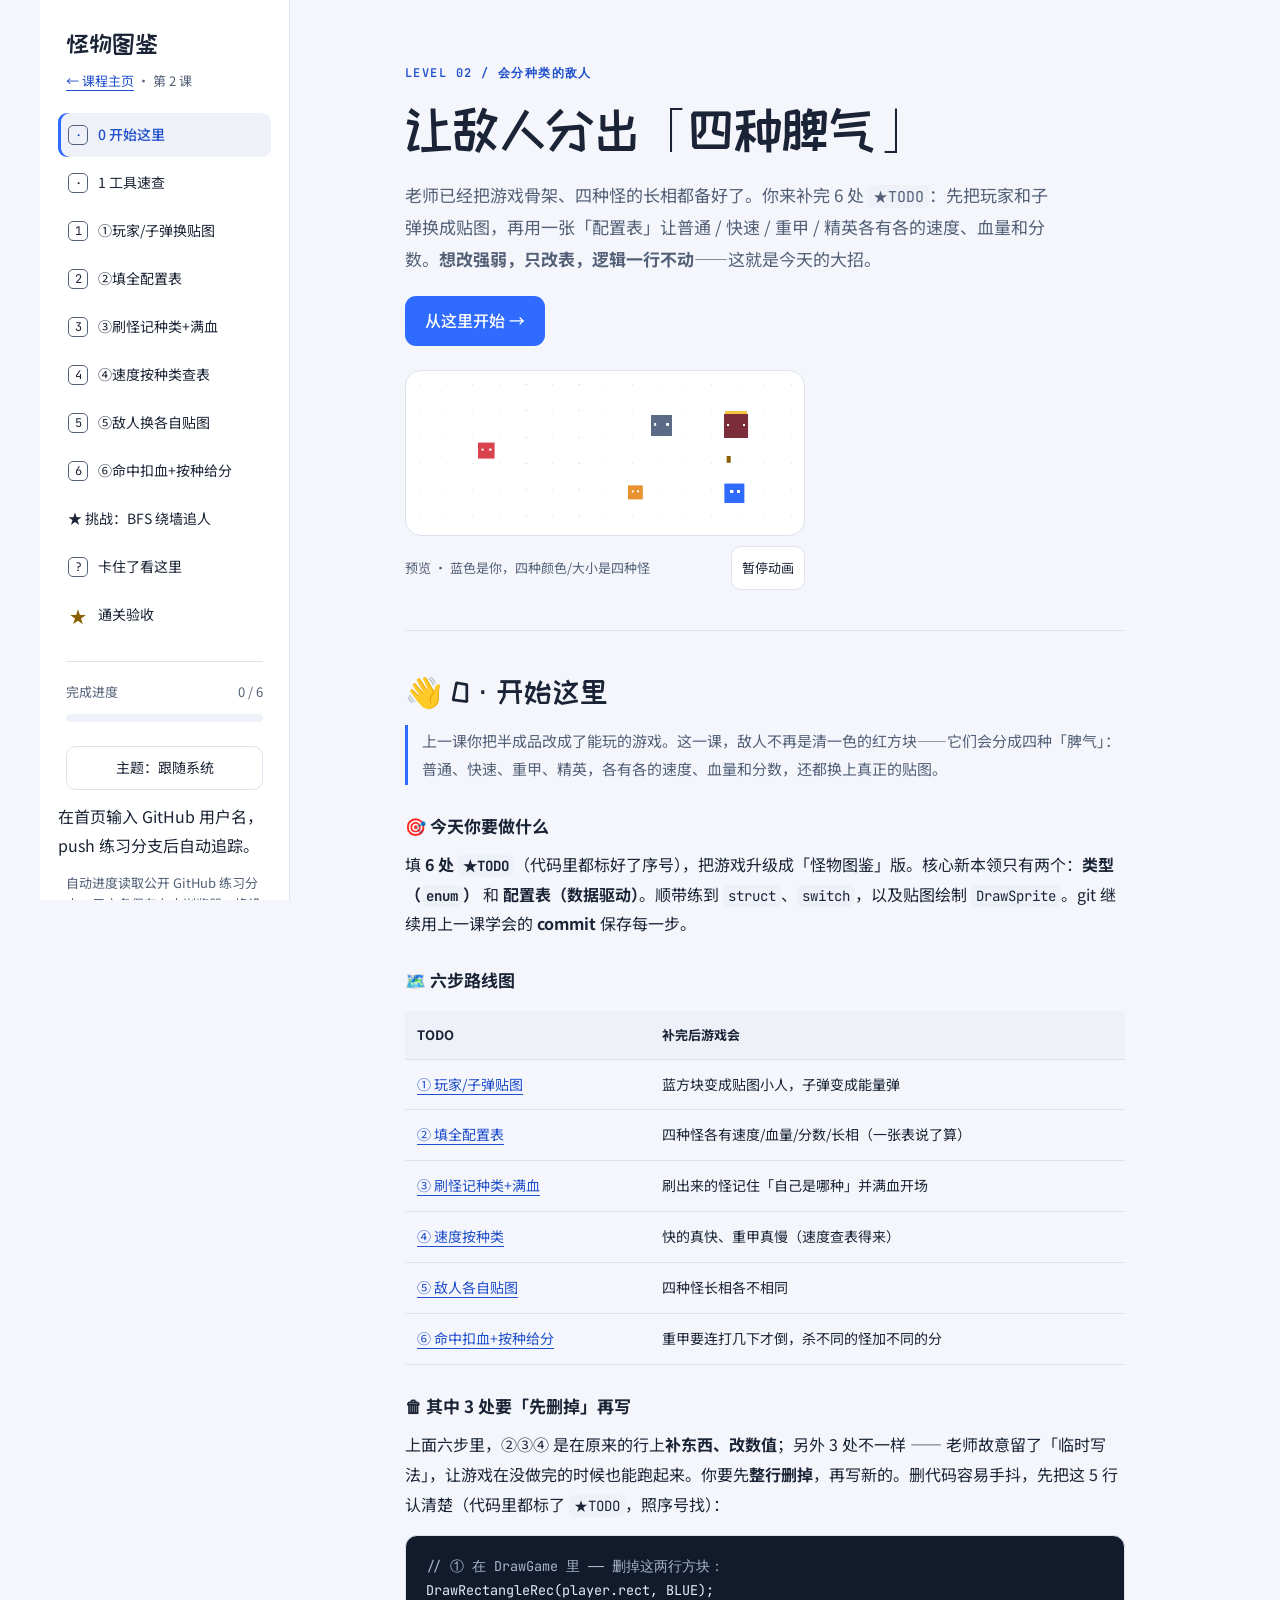
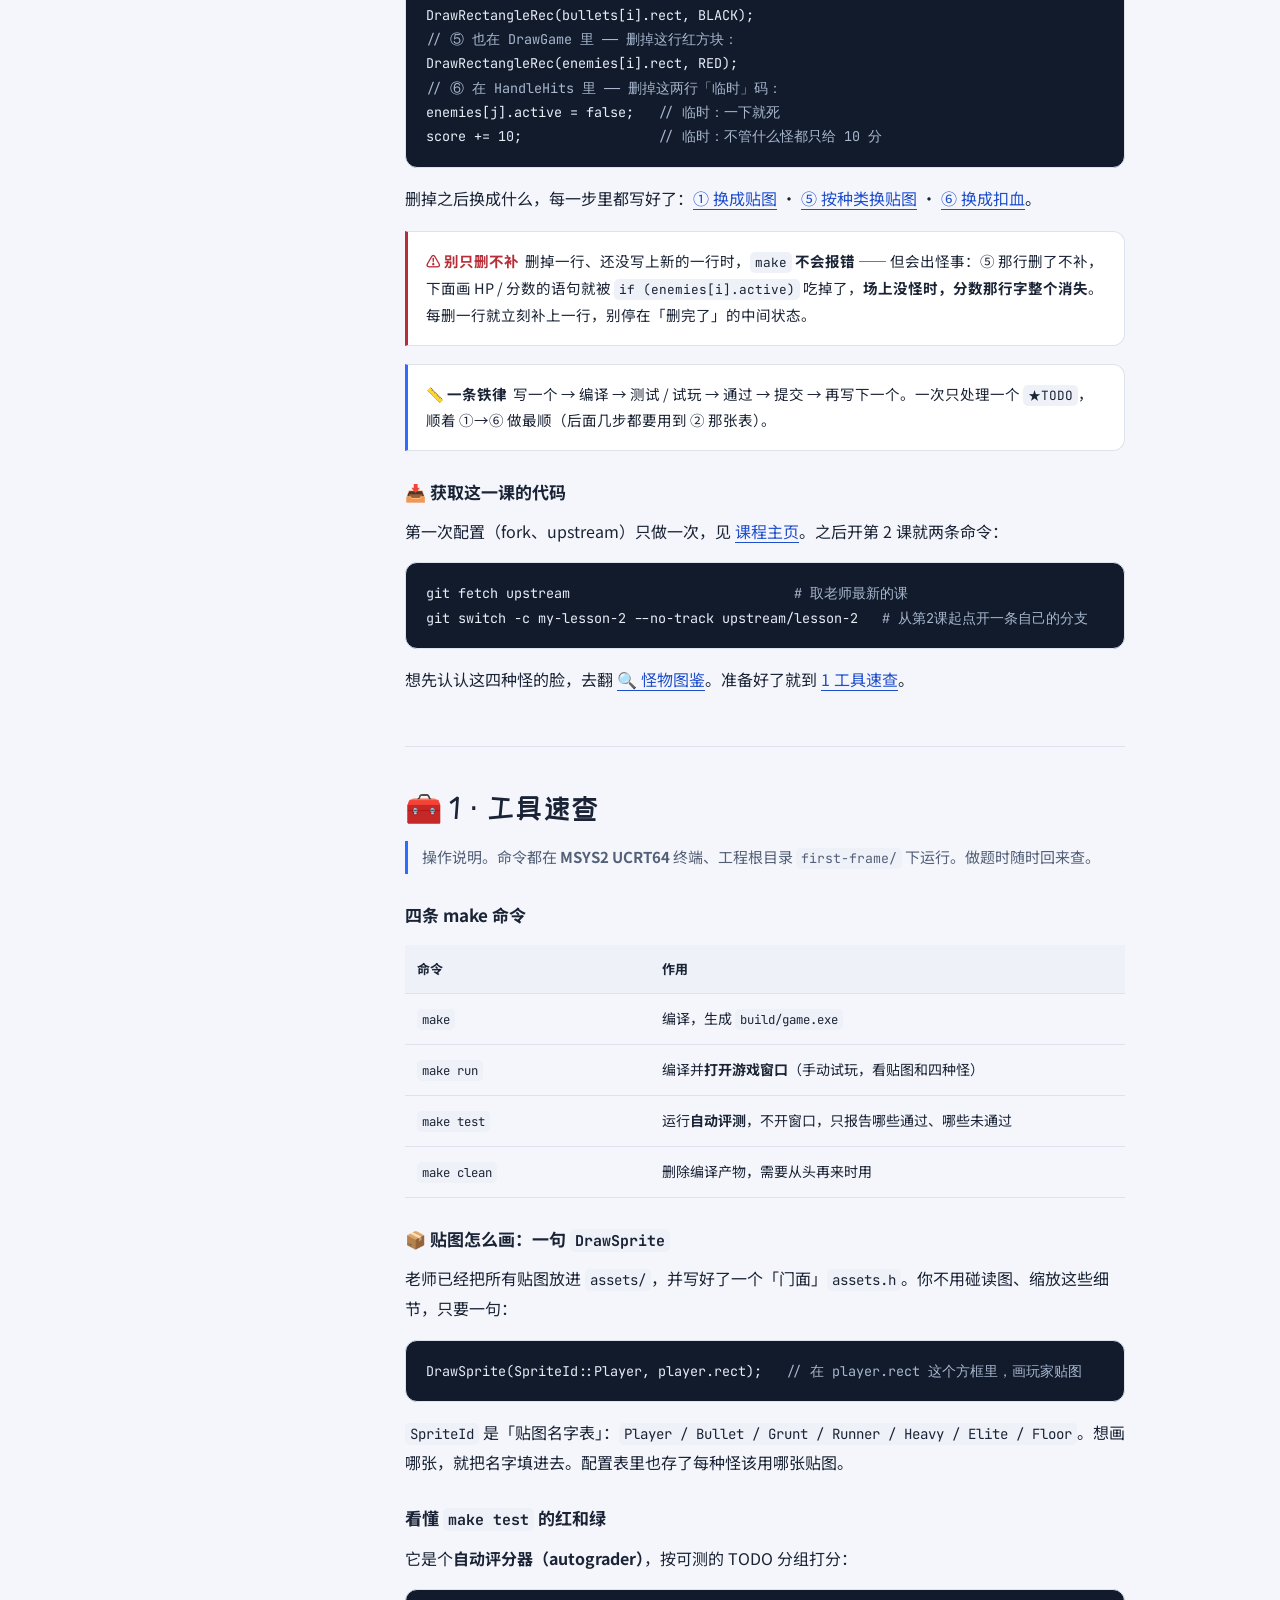
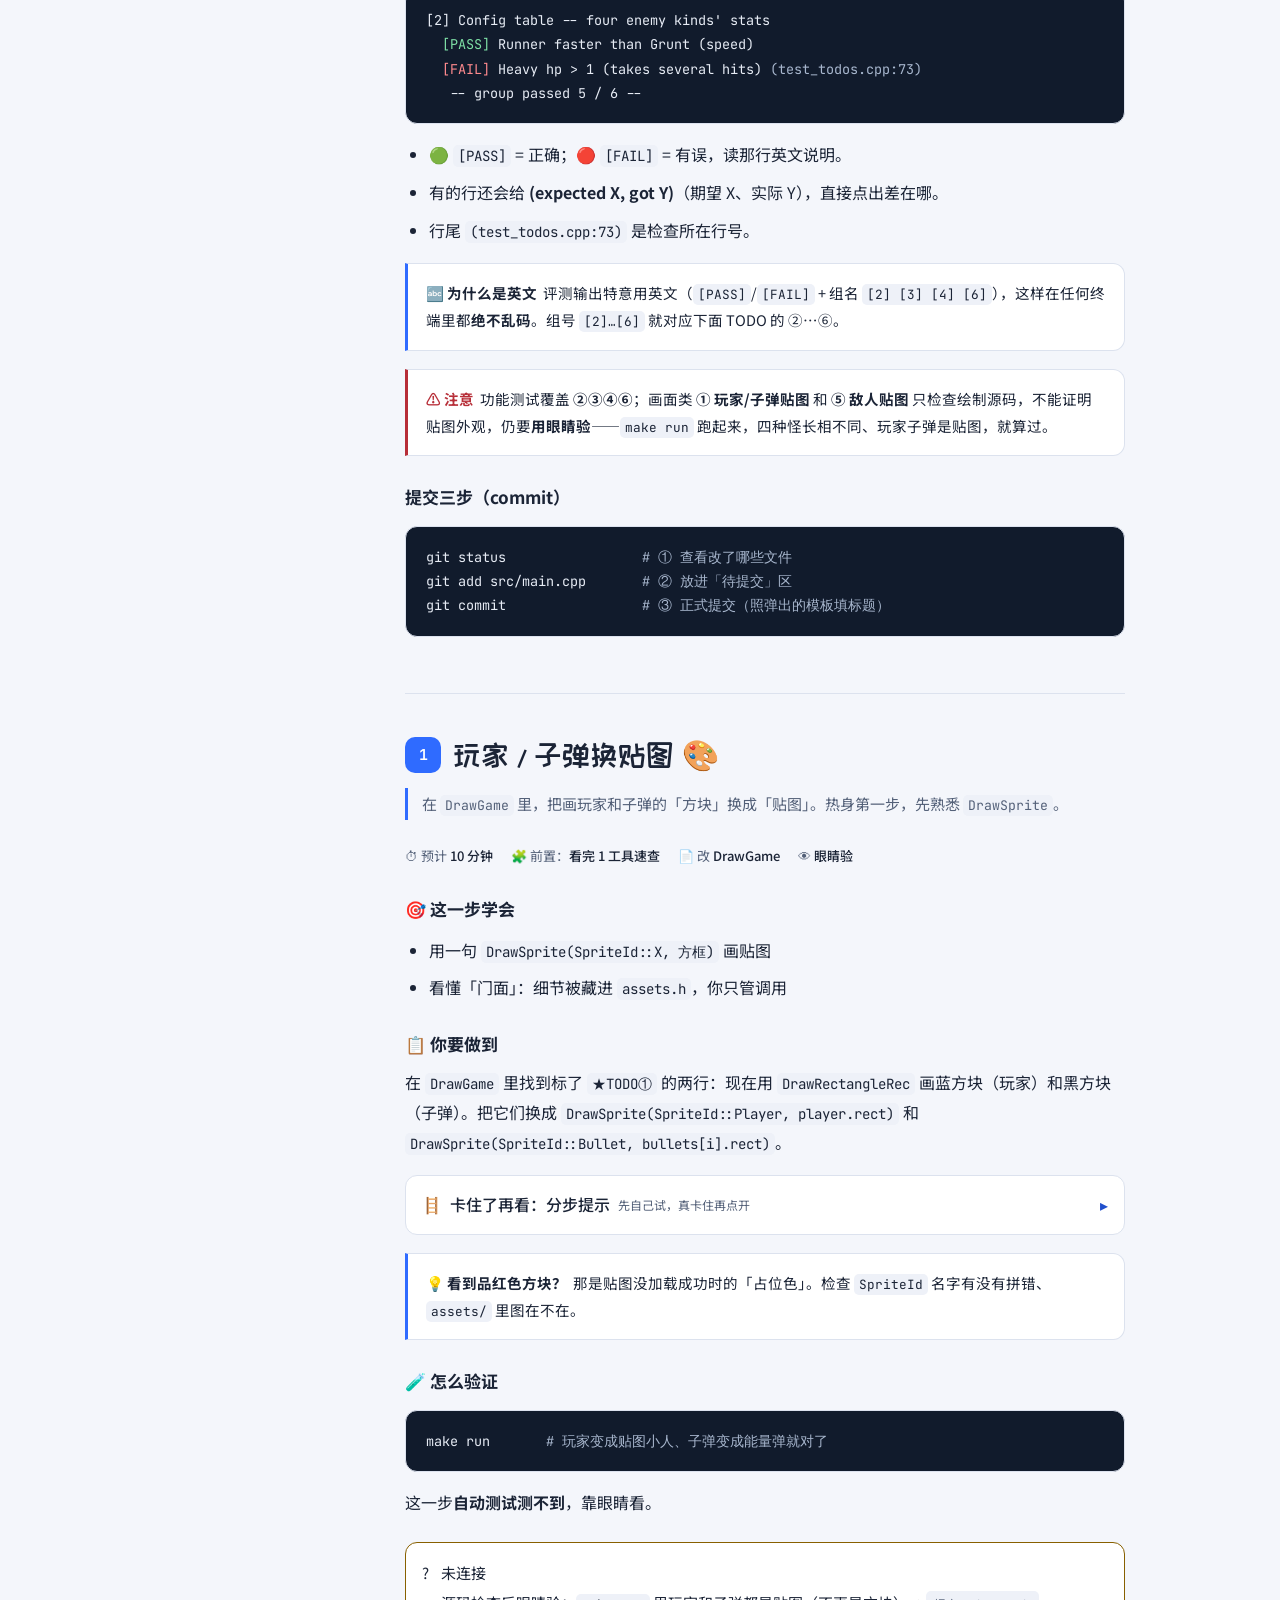
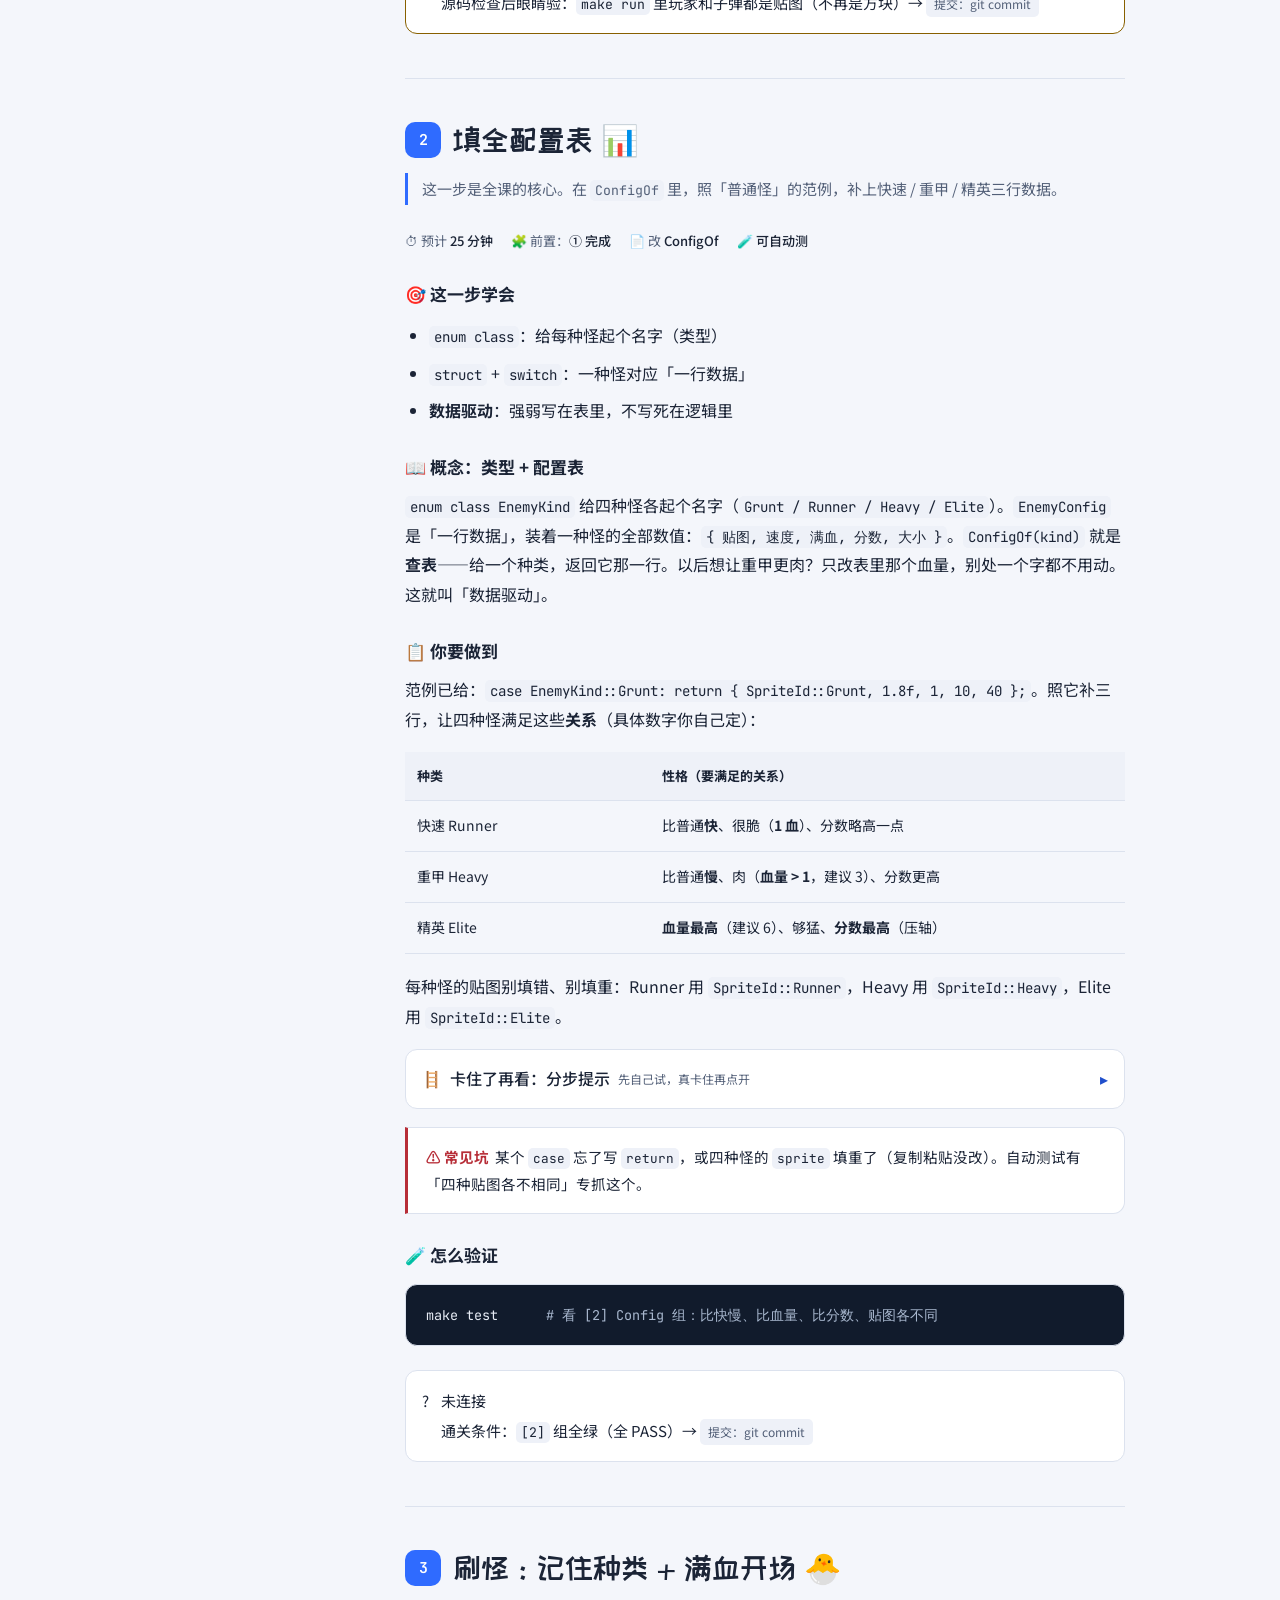
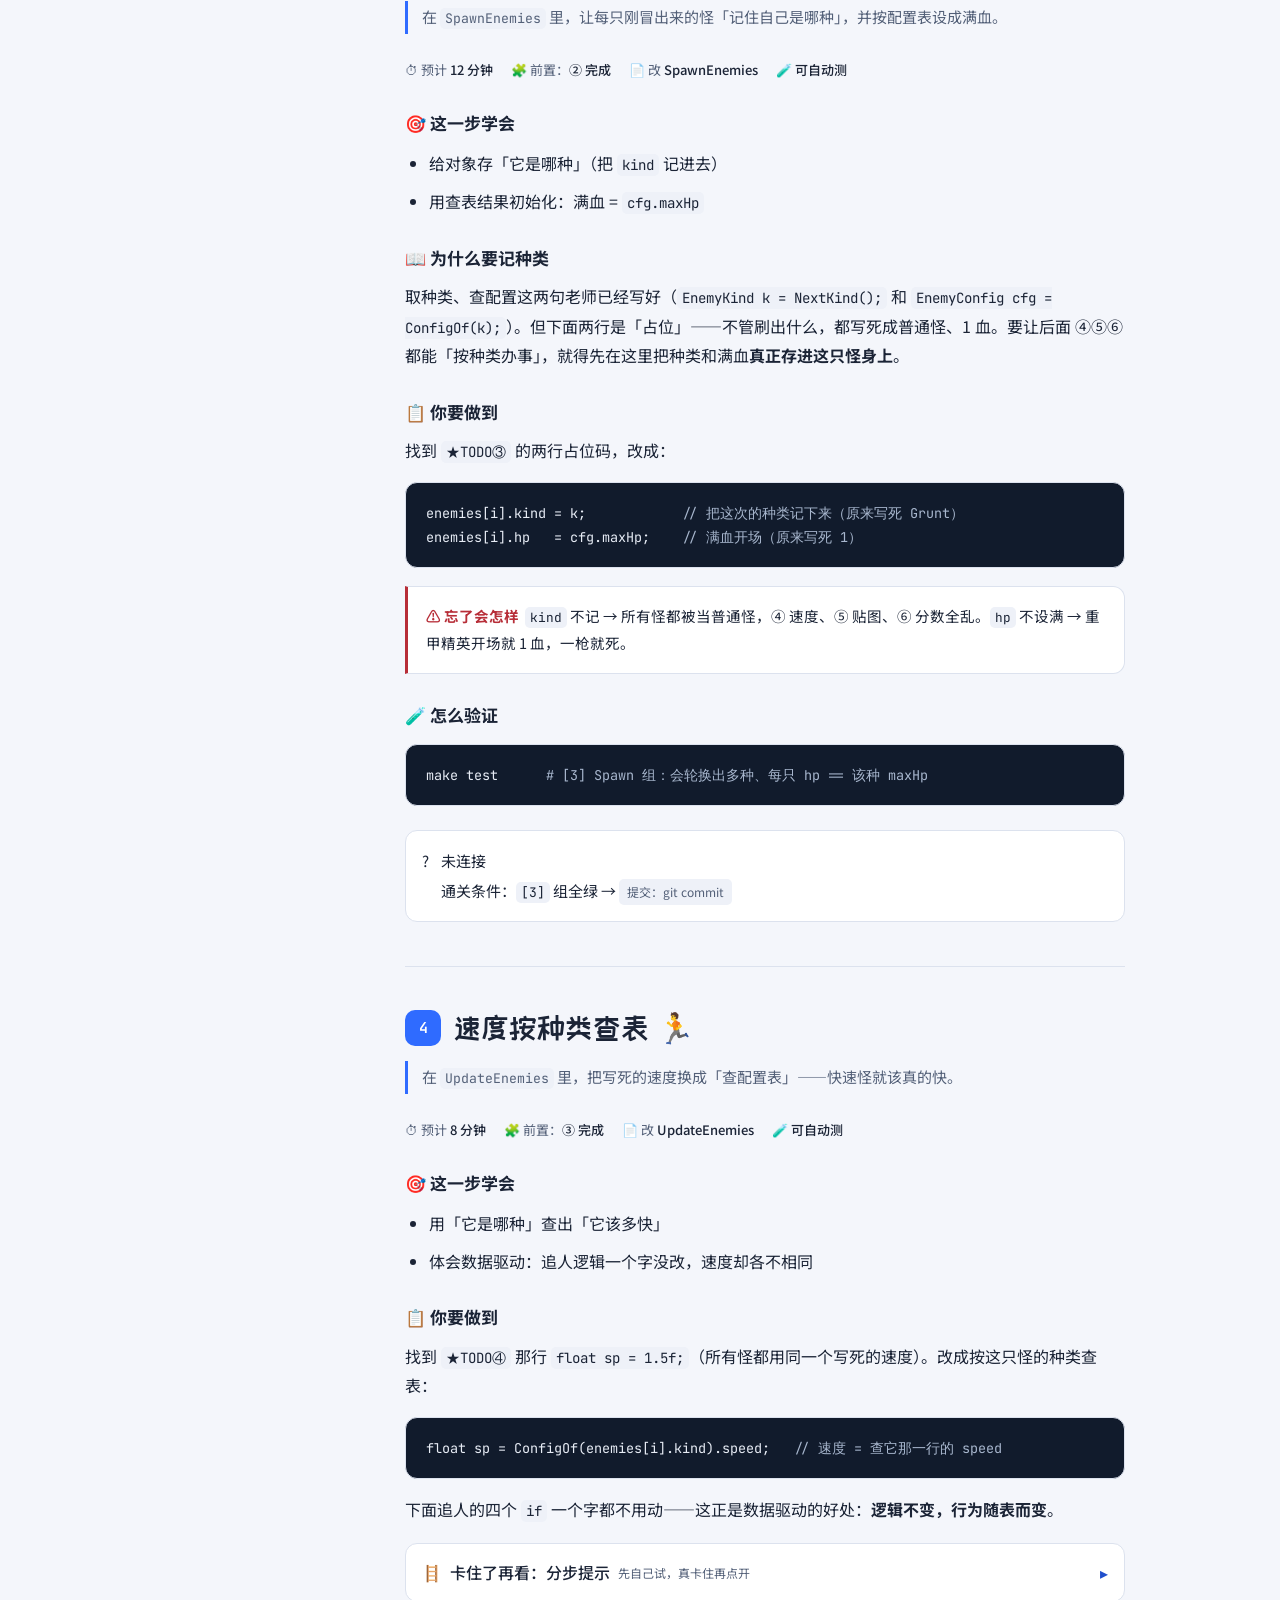
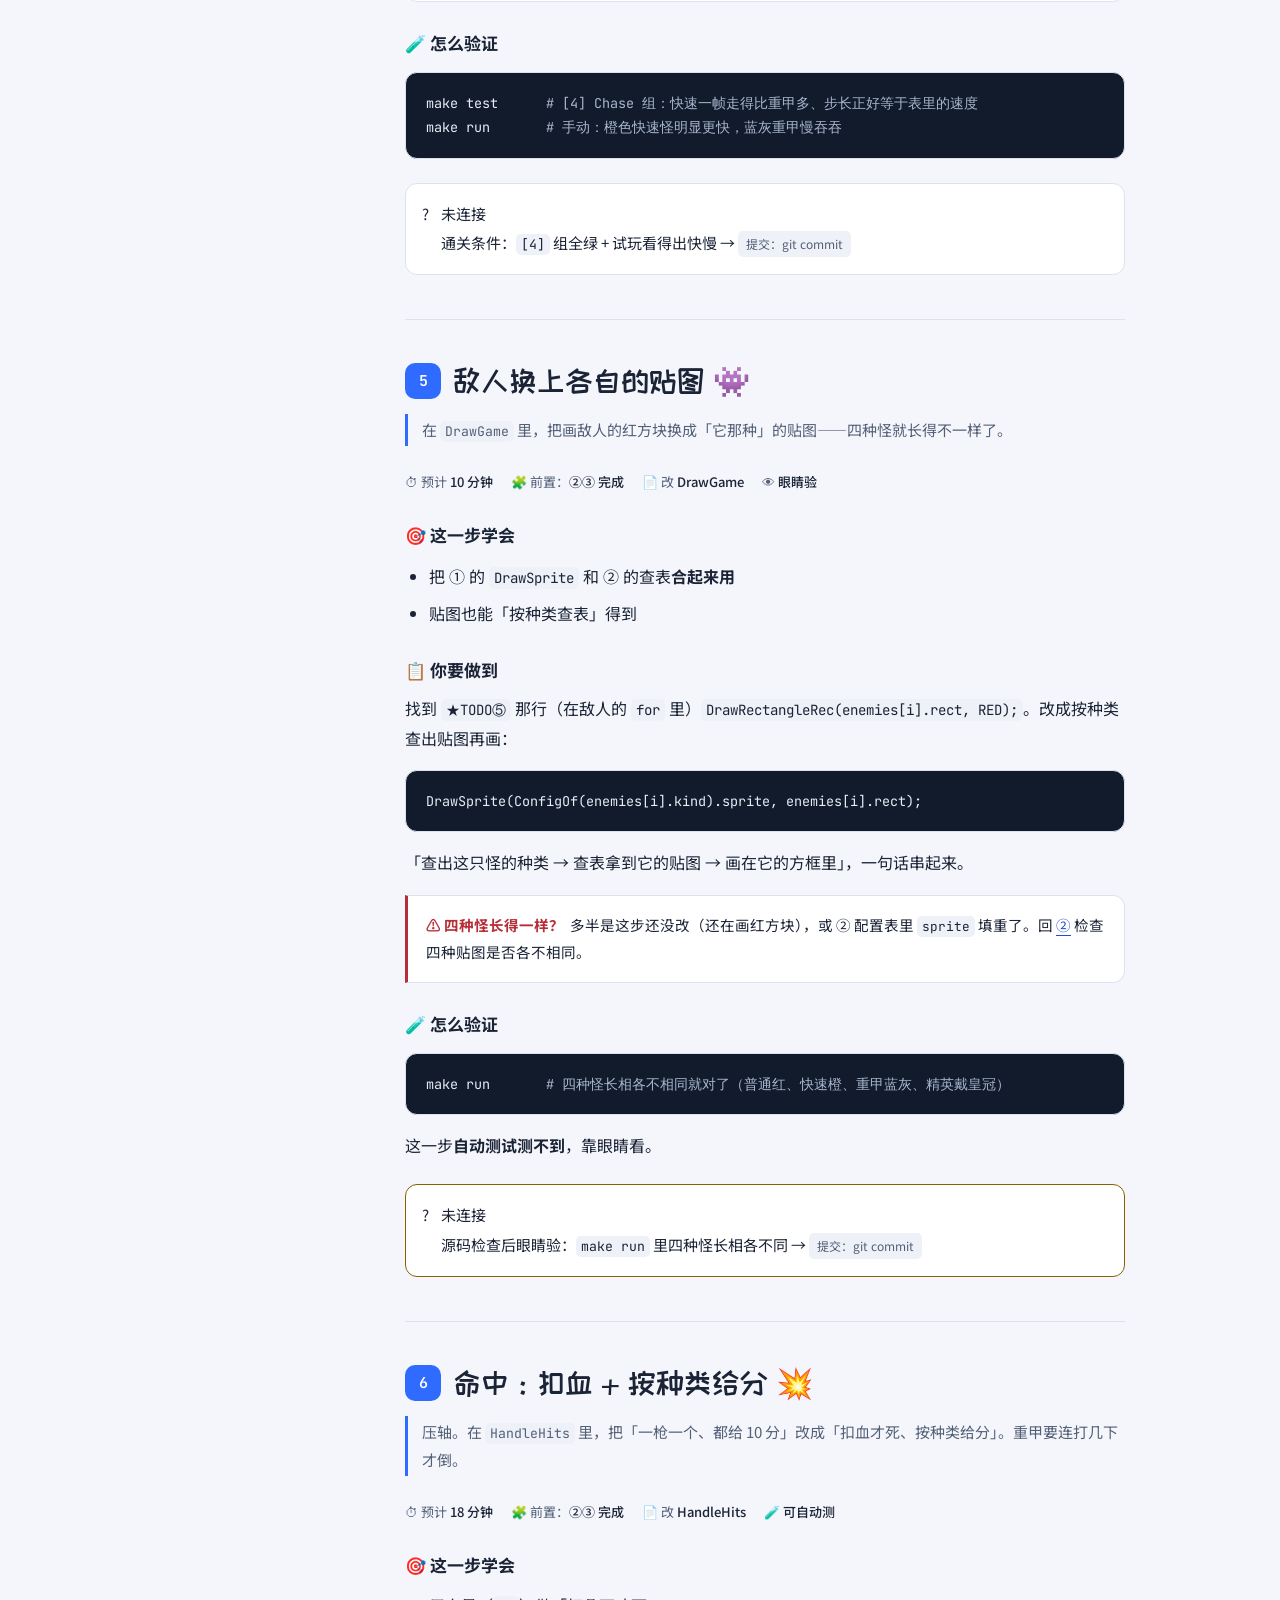
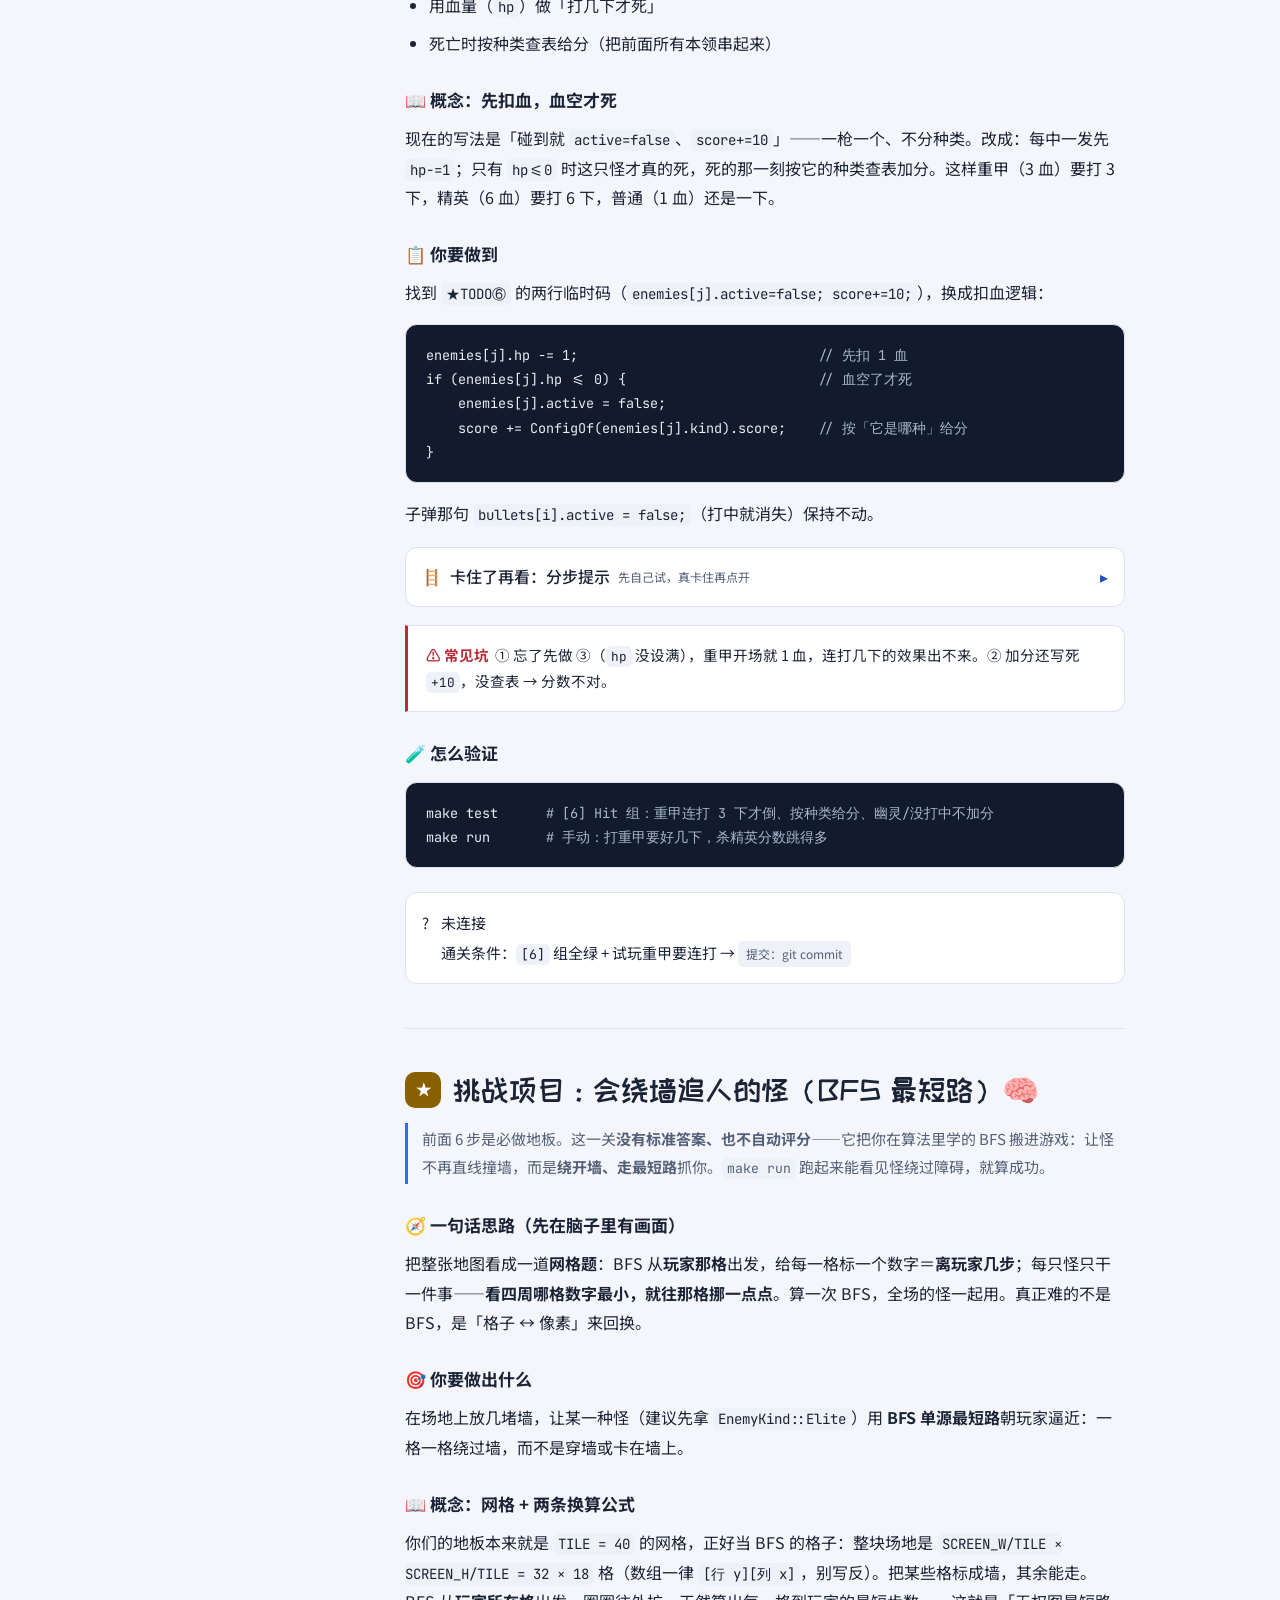
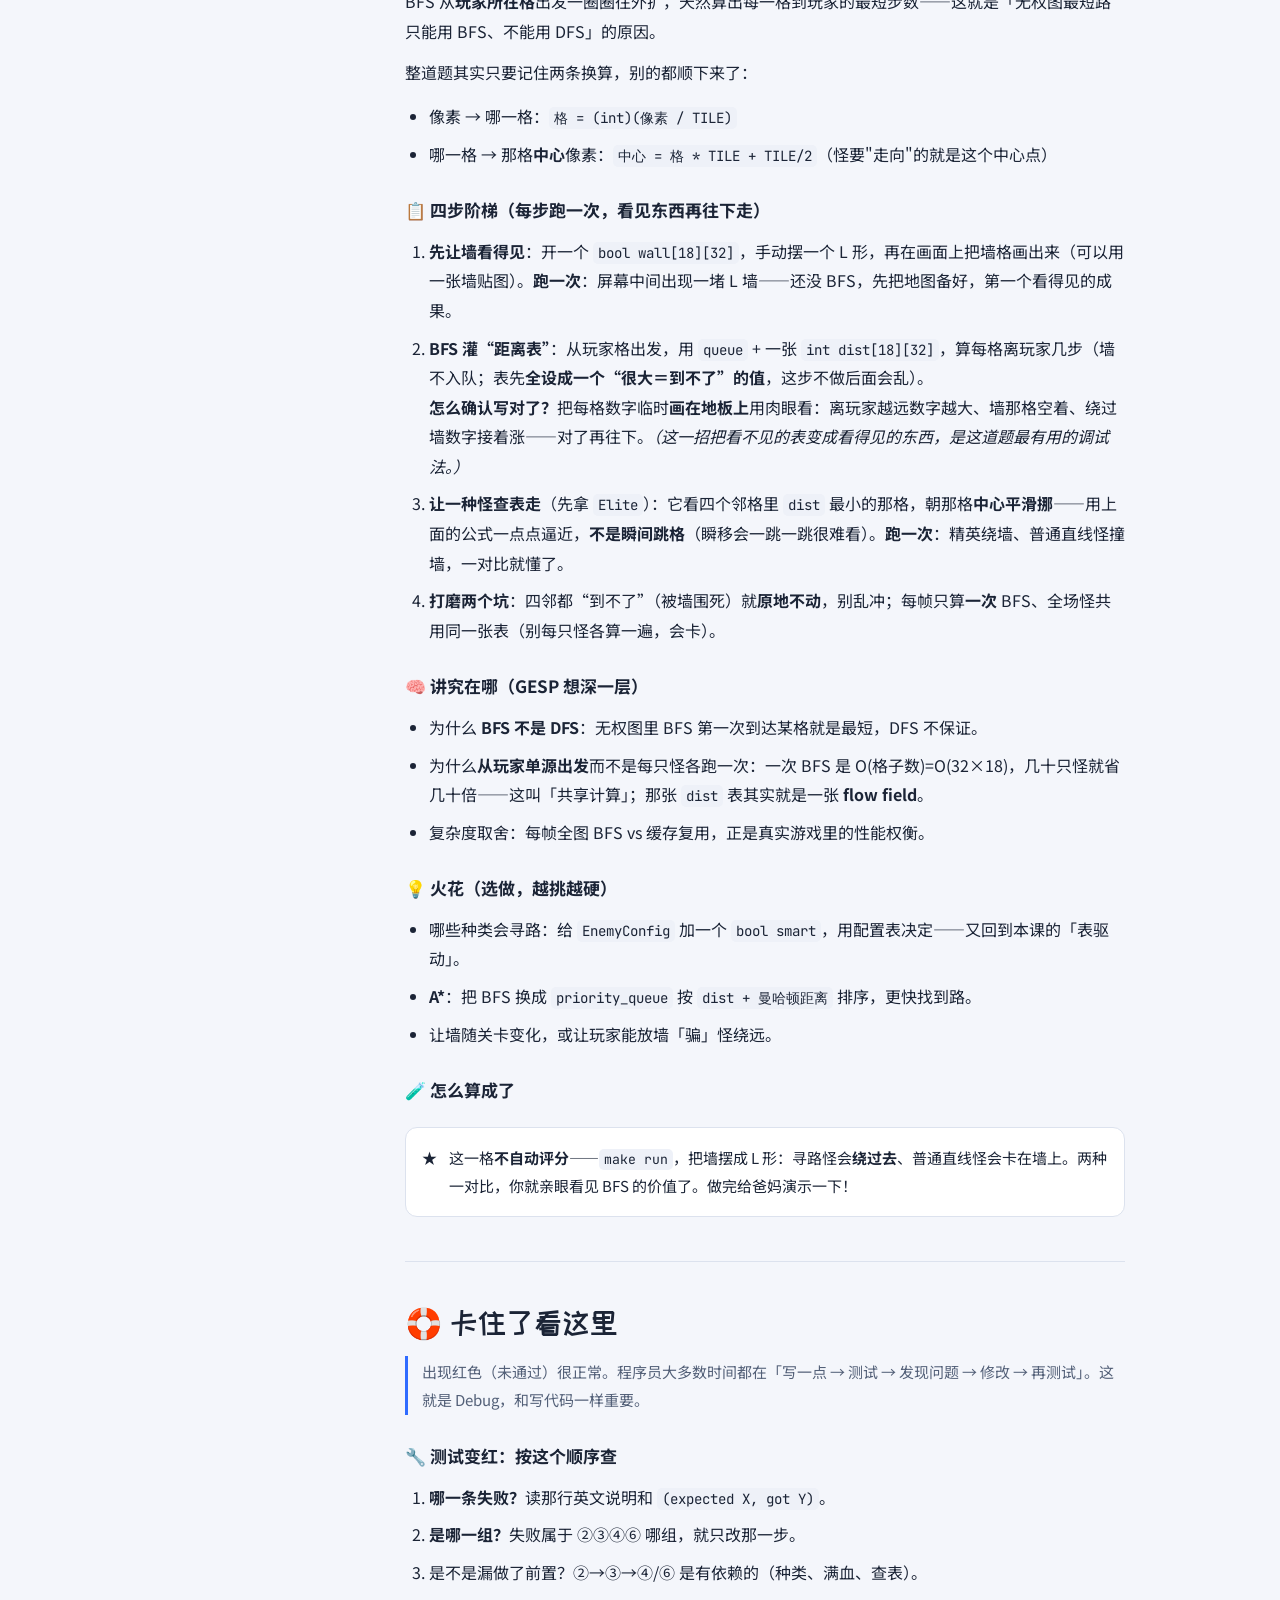
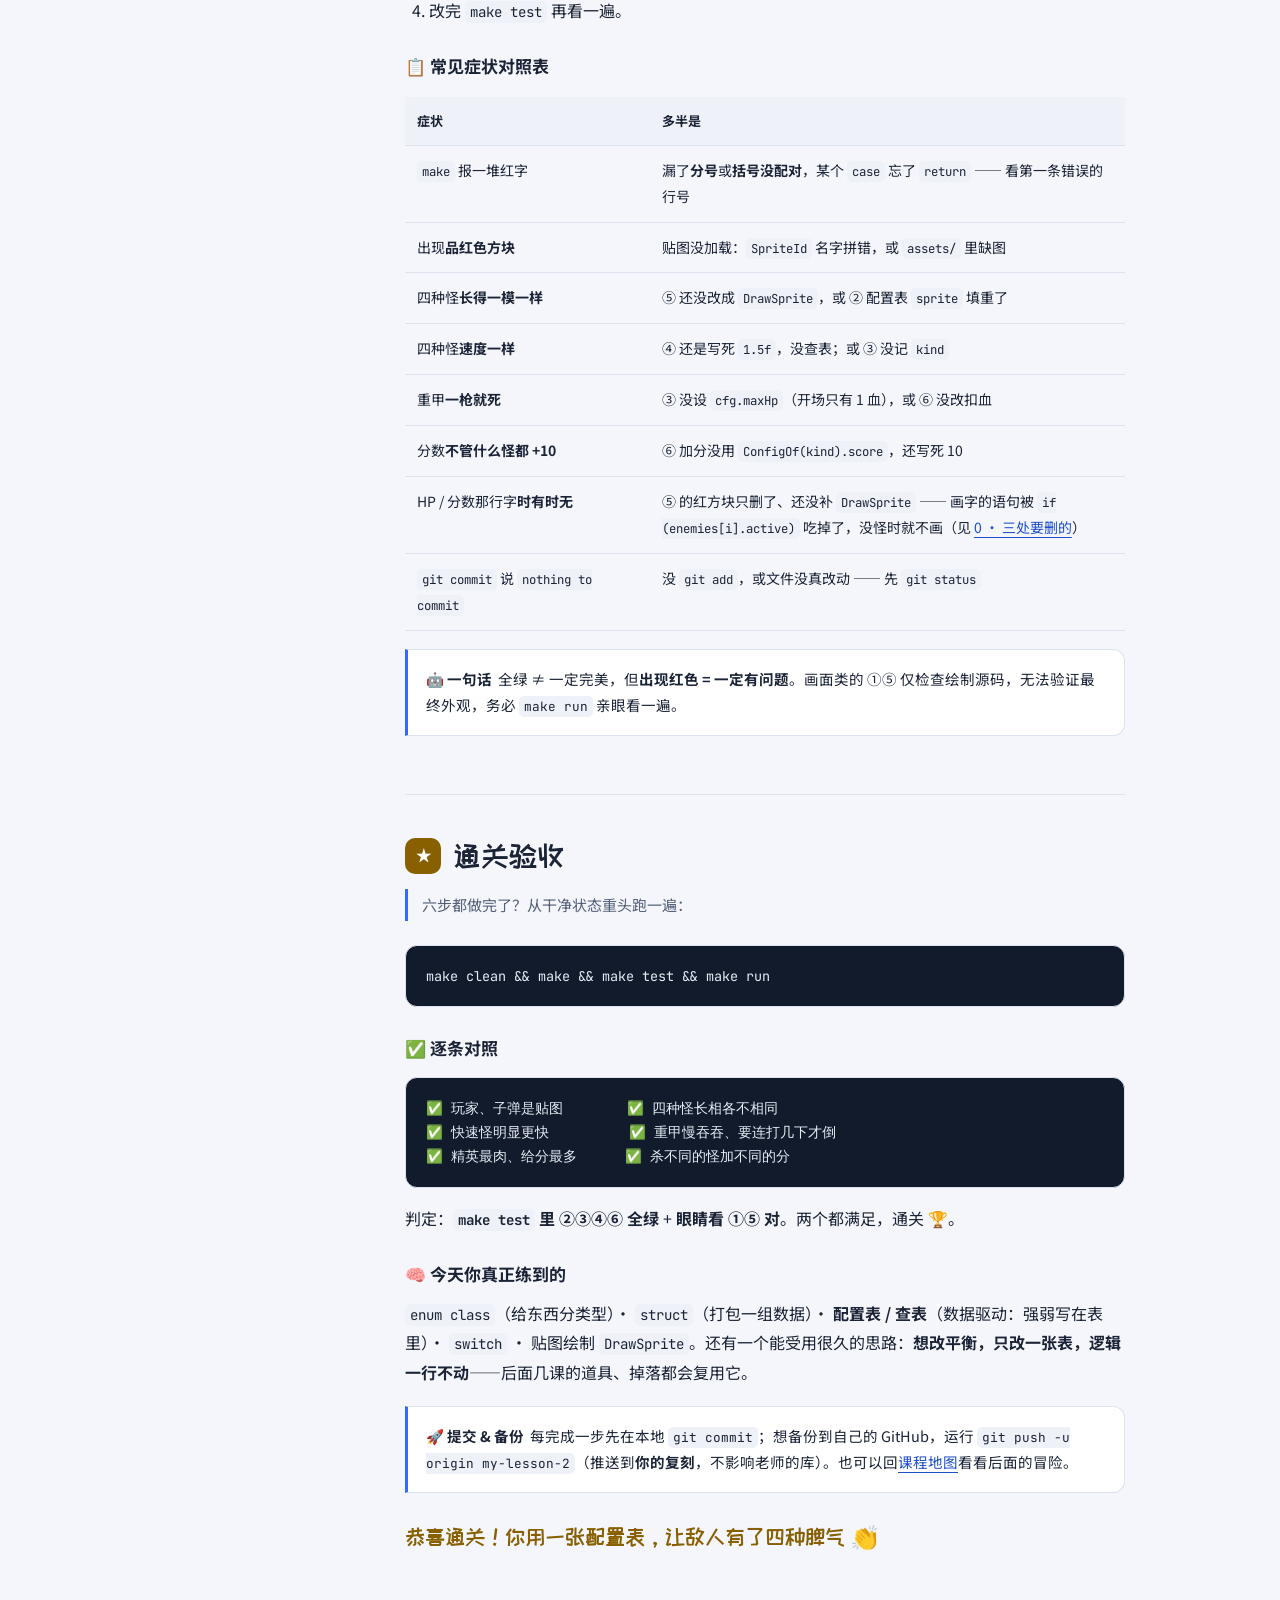
==== commit 28b19cbe: "docs(lesson-2): 挑战提示扩充为「思路+四步阶梯+坐标公式+画数字调试法」 面向卡在集成的学生补足跨越门槛的提示（坐标换算两条公式、把 dist 画在地板上的调试法、平滑移动/dist " ====
--- a/docs/lesson-2/index.html
+++ b/docs/lesson-2/index.html
@@ -435,18 +435,26 @@
   <h2><span class="lvnum star">★</span>挑战项目：会绕墙追人的怪（BFS 最短路）🧠</h2>
   <p class="lead">前面 6 步是必做地板。这一关<b>没有标准答案、也不自动评分</b>——它把你在算法里学的 BFS 搬进游戏：让怪不再直线撞墙，而是<b>绕开墙、走最短路</b>抓你。<code>make run</code> 跑起来能看见怪绕过障碍，就算成功。</p>
 
+  <h3>🧭 一句话思路（先在脑子里有画面）</h3>
+  <p>把整张地图看成一道<b>网格题</b>：BFS 从<b>玩家那格</b>出发，给每一格标一个数字＝<b>离玩家几步</b>；每只怪只干一件事——<b>看四周哪格数字最小，就往那格挪一点点</b>。算一次 BFS，全场的怪一起用。真正难的不是 BFS，是「格子 ↔ 像素」来回换。</p>
+
   <h3>🎯 你要做出什么</h3>
   <p>在场地上放几堵墙，让某一种怪（建议先拿 <code>EnemyKind::Elite</code>）用 <b>BFS 单源最短路</b>朝玩家逼近：一格一格绕过墙，而不是穿墙或卡在墙上。</p>
 
-  <h3>📖 概念：网格 + BFS 单源最短路</h3>
-  <p>你们的地板本来就是 <code>TILE = 40</code> 的网格，正好当 BFS 的格子：整块场地是 <code>SCREEN_W/TILE × SCREEN_H/TILE = 32 × 18</code> 格。把某些格标成墙，其余能走。BFS 从<b>玩家所在格</b>出发一圈圈往外扩，天然算出每一格到玩家的最短步数——这就是「无权图最短路只能用 BFS、不能用 DFS」的原因。</p>
-
-  <h3>📋 你要做到（四步）</h3>
+  <h3>📖 概念：网格 + 两条换算公式</h3>
+  <p>你们的地板本来就是 <code>TILE = 40</code> 的网格，正好当 BFS 的格子：整块场地是 <code>SCREEN_W/TILE × SCREEN_H/TILE = 32 × 18</code> 格（数组一律 <code>[行 y][列 x]</code>，别写反）。把某些格标成墙，其余能走。BFS 从<b>玩家所在格</b>出发一圈圈往外扩，天然算出每一格到玩家的最短步数——这就是「无权图最短路只能用 BFS、不能用 DFS」的原因。</p>
+  <p>整道题其实只要记住两条换算，别的都顺下来了：</p>
+  <ul>
+    <li>像素 → 哪一格：<code>格 = (int)(像素 / TILE)</code></li>
+    <li>哪一格 → 那格<b>中心</b>像素：<code>中心 = 格 * TILE + TILE/2</code>（怪要"走向"的就是这个中心点）</li>
+  </ul>
+
+  <h3>📋 四步阶梯（每步跑一次，看见东西再往下走）</h3>
   <ol>
-    <li><b>建网格</b>：一个 <code>bool wall[18][32]</code> 标出哪些格是墙（先手动摆一个 L 形试试）。</li>
-    <li><b>单源 BFS</b>：从玩家格 <code>(player.rect.x/TILE, player.rect.y/TILE)</code> 出发，用 <code>queue</code> + <code>int dist[18][32]</code>，算出每格到玩家的最短步数（墙不入队）。</li>
-    <li><b>怪查表走一步</b>：怪看自己四个邻格里 <code>dist</code> 最小的那格，朝它走——那就是最短路的下一步。</li>
-    <li><b>一次 BFS 喂全部怪</b>：一遍 BFS 覆盖全图，所有寻路怪查同一张 <code>dist</code> 表；玩家没换格就复用，或每 N 帧重算一次。</li>
+    <li><b>先让墙看得见</b>：开一个 <code>bool wall[18][32]</code>，手动摆一个 L 形，再在画面上把墙格画出来（可以用一张墙贴图）。<b>跑一次</b>：屏幕中间出现一堵 L 墙——还没 BFS，先把地图备好，第一个看得见的成果。</li>
+    <li><b>BFS 灌“距离表”</b>：从玩家格出发，用 <code>queue</code> + 一张 <code>int dist[18][32]</code>，算每格离玩家几步（墙不入队；表先<b>全设成一个“很大＝到不了”的值</b>，这步不做后面会乱）。<br><b>怎么确认写对了？</b>把每格数字临时<b>画在地板上</b>用肉眼看：离玩家越远数字越大、墙那格空着、绕过墙数字接着涨——对了再往下。<i>（这一招把看不见的表变成看得见的东西，是这道题最有用的调试法。）</i></li>
+    <li><b>让一种怪查表走</b>（先拿 <code>Elite</code>）：它看四个邻格里 <code>dist</code> 最小的那格，朝那格<b>中心平滑挪</b>——用上面的公式一点点逼近，<b>不是瞬间跳格</b>（瞬移会一跳一跳很难看）。<b>跑一次</b>：精英绕墙、普通直线怪撞墙，一对比就懂了。</li>
+    <li><b>打磨两个坑</b>：四邻都“到不了”（被墙围死）就<b>原地不动</b>，别乱冲；每帧只算<b>一次</b> BFS、全场怪共用同一张表（别每只怪各算一遍，会卡）。</li>
   </ol>
 
   <h3>🧠 讲究在哪（GESP 想深一层）</h3>
